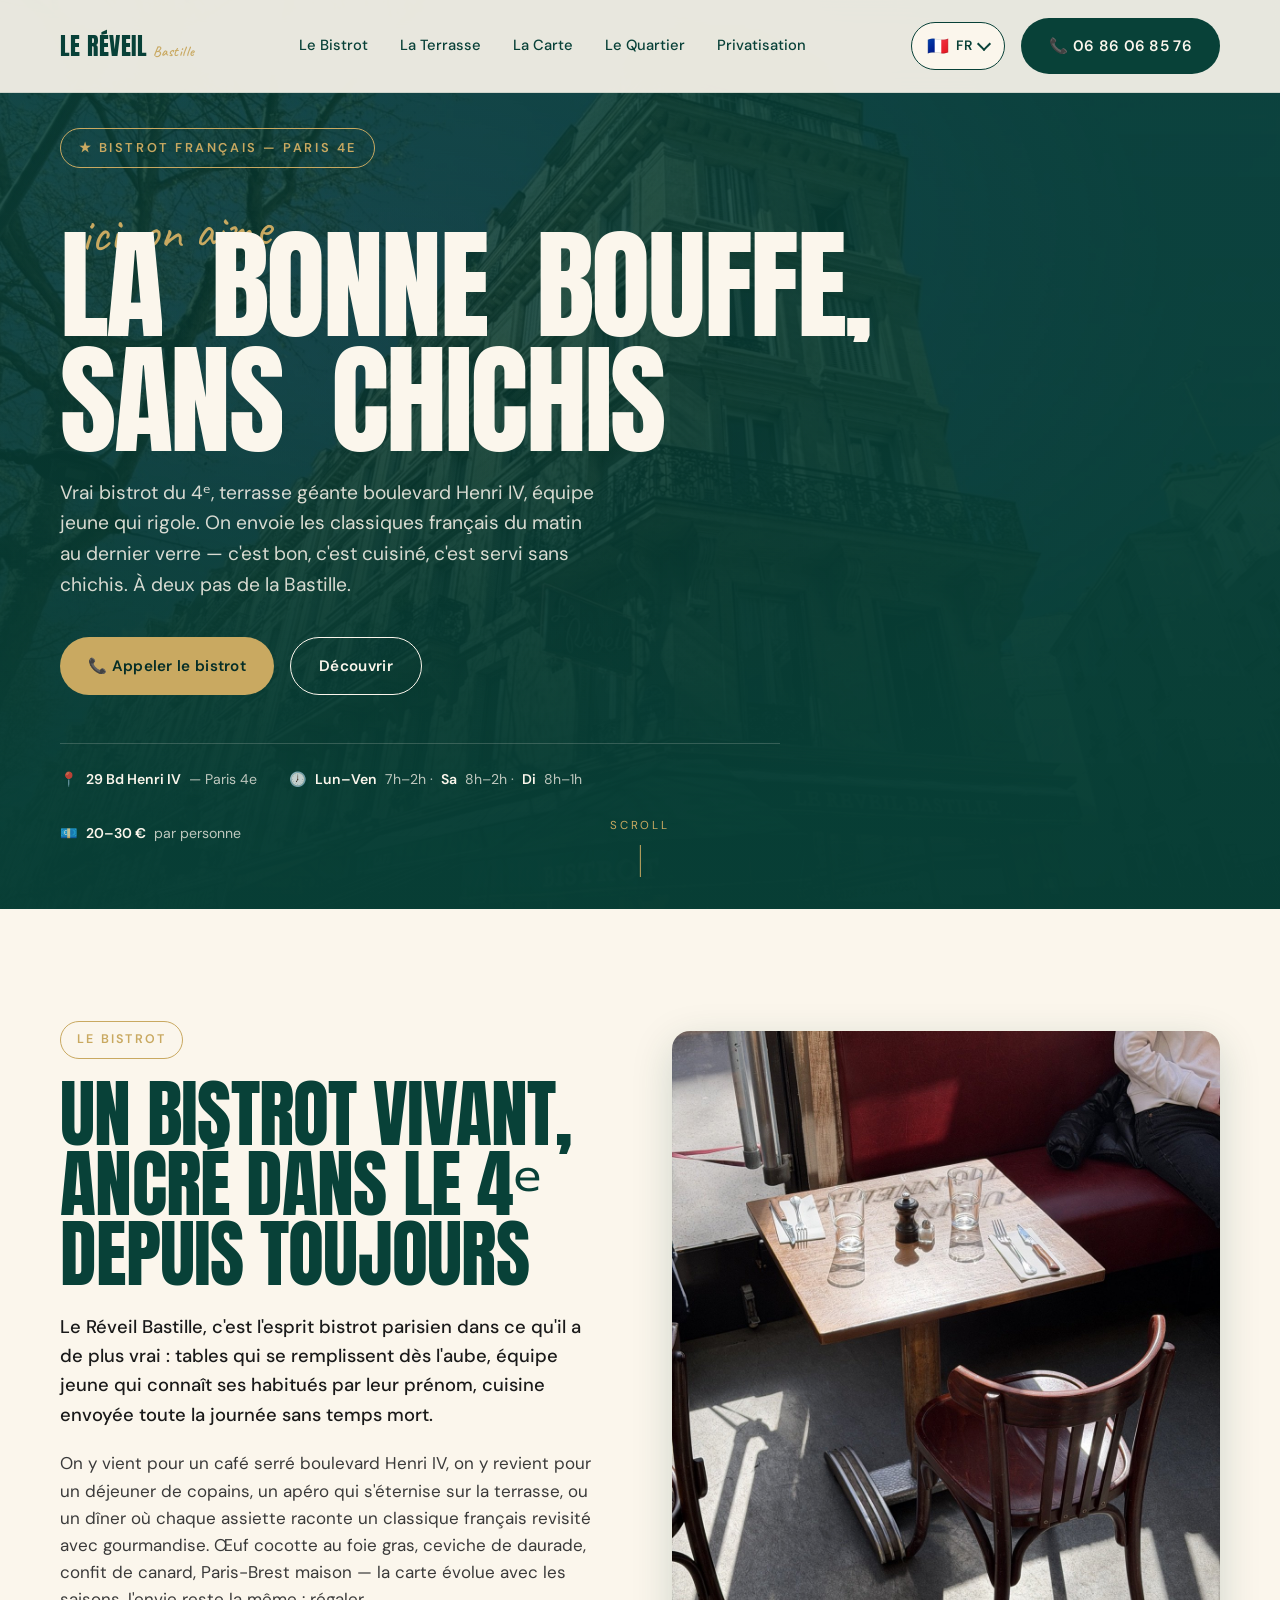
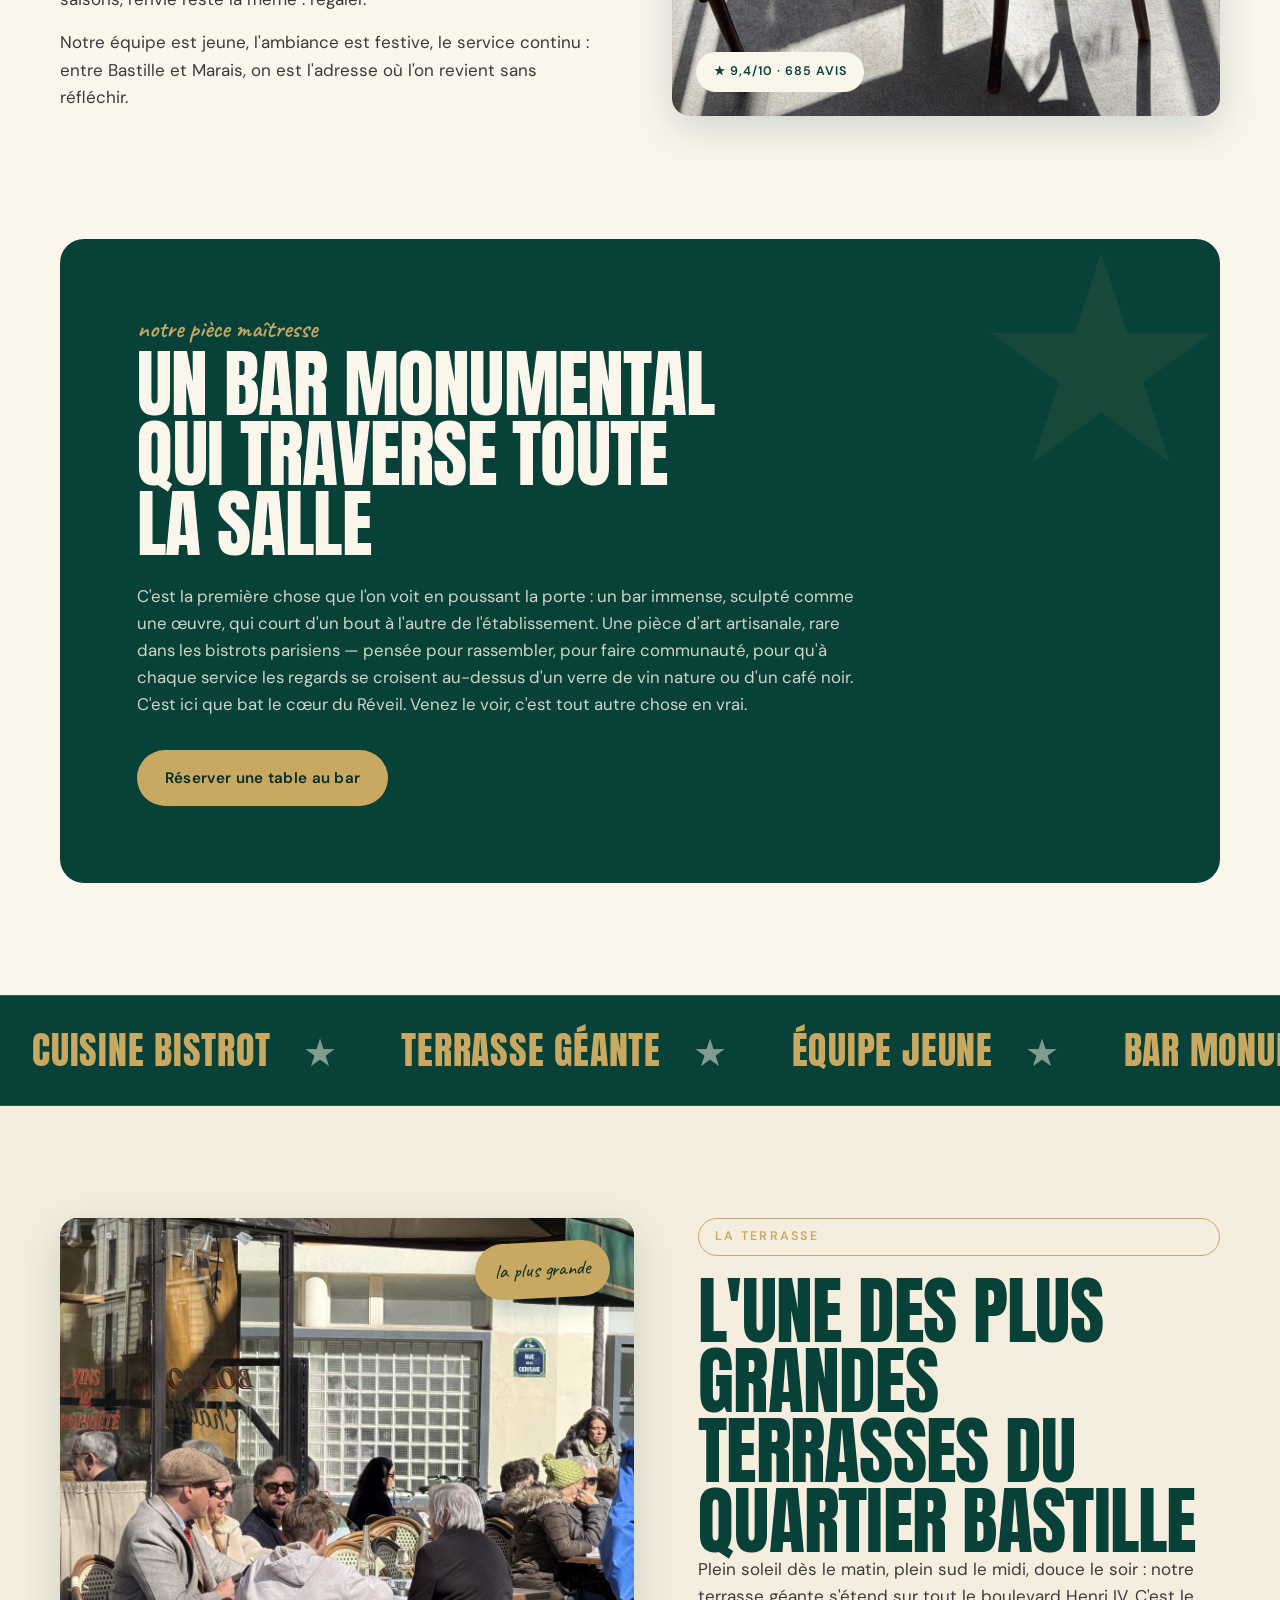
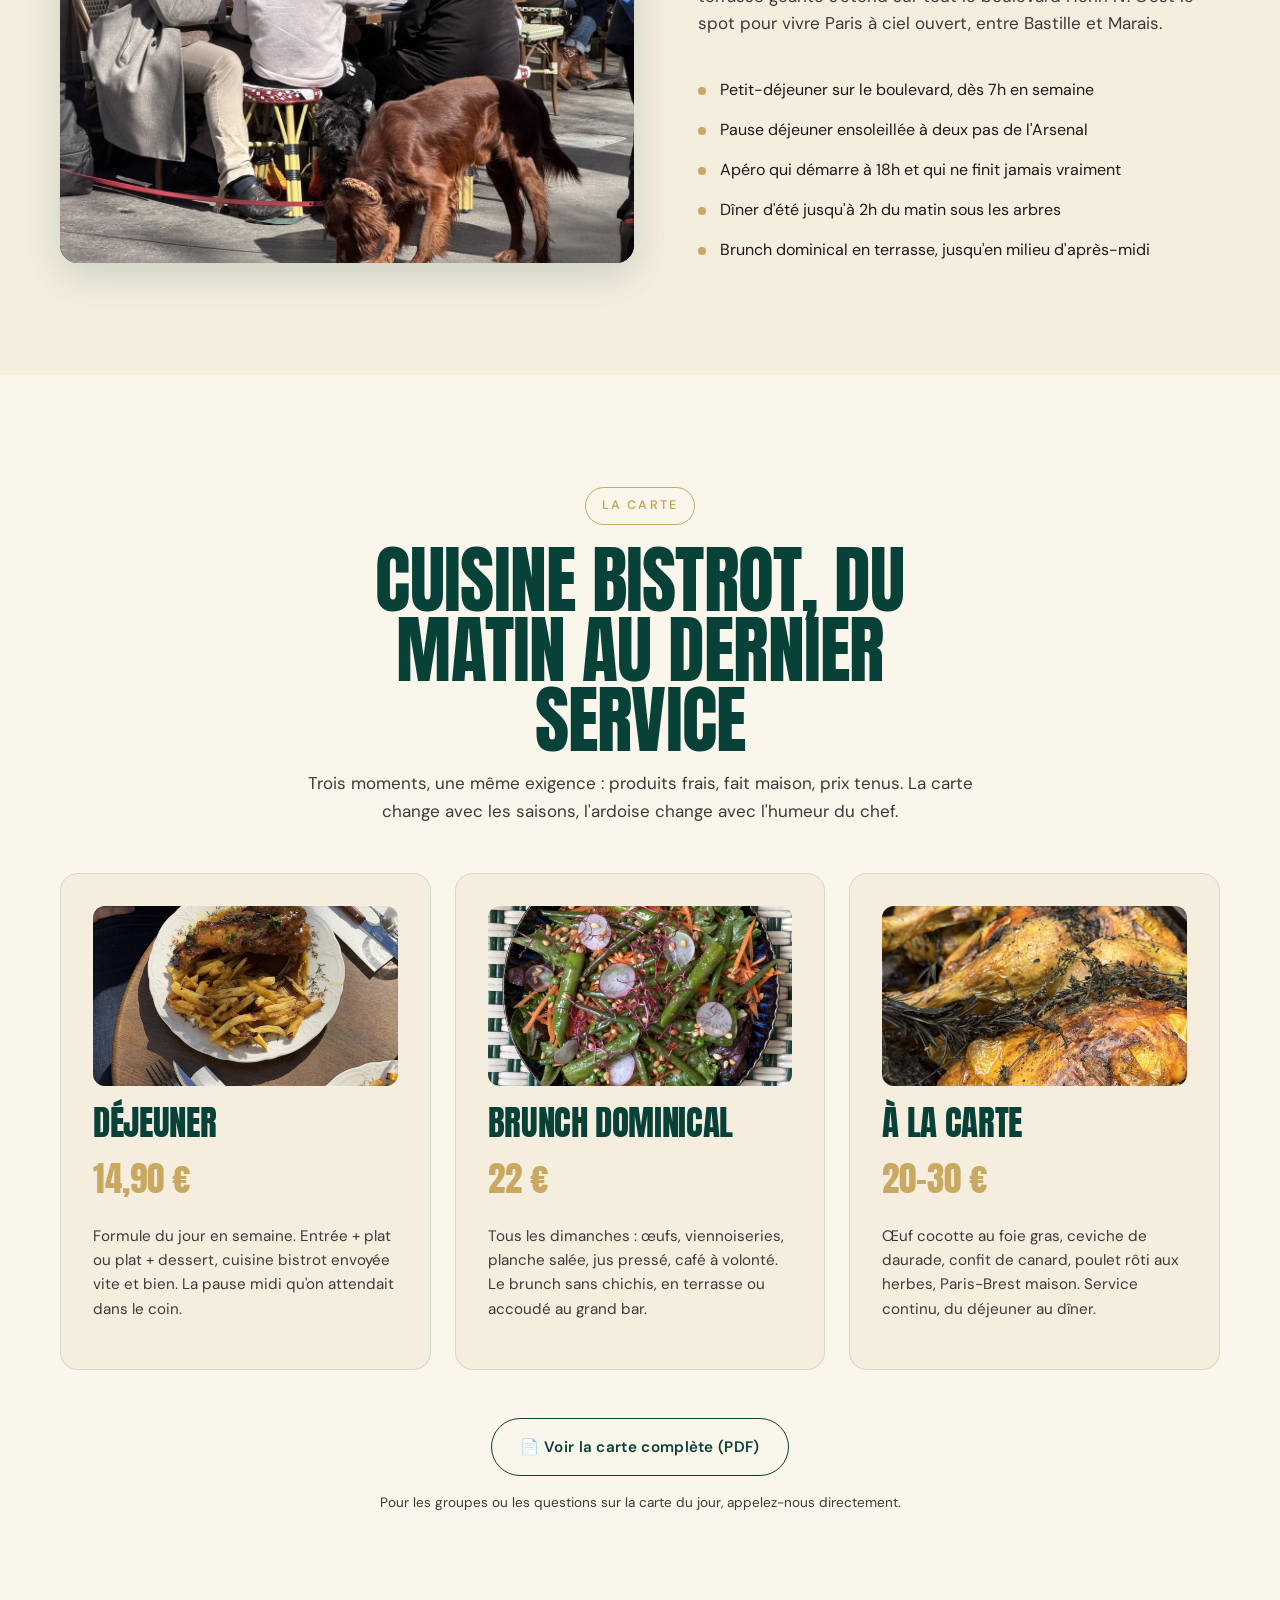
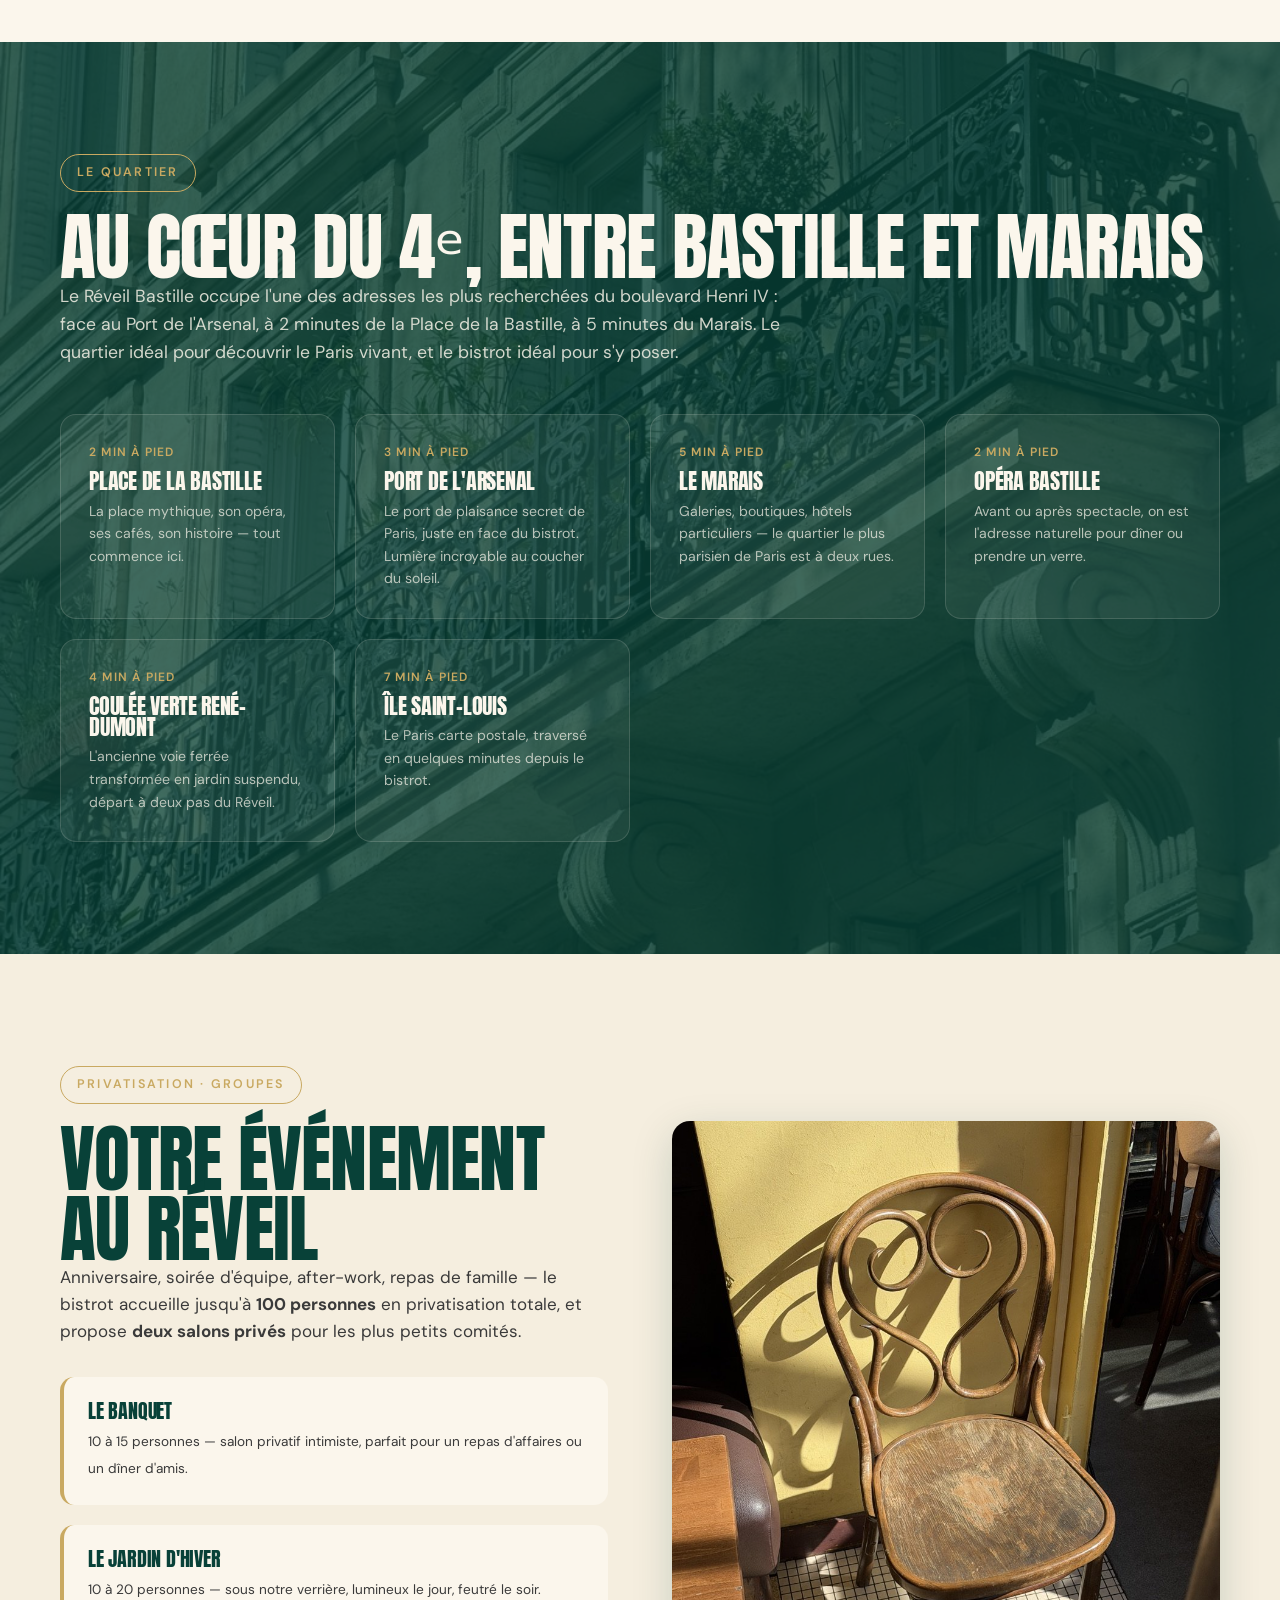
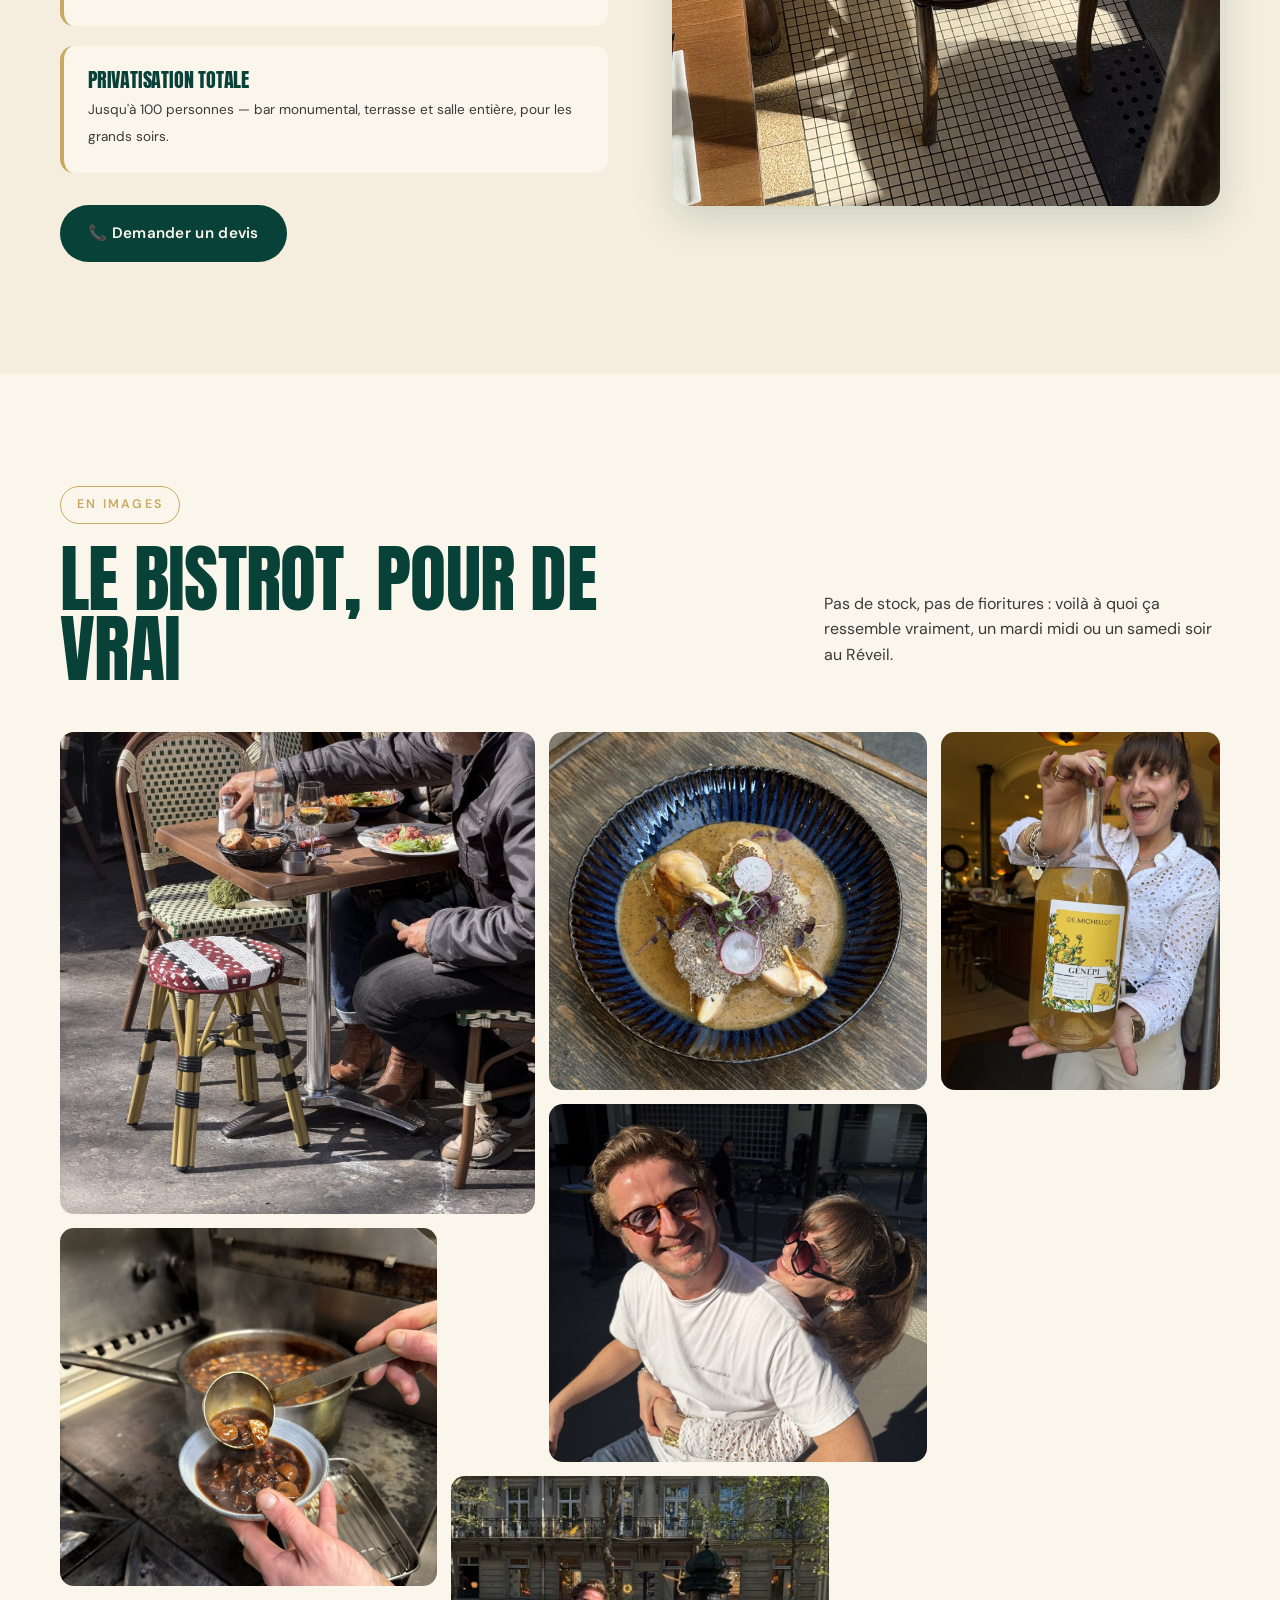
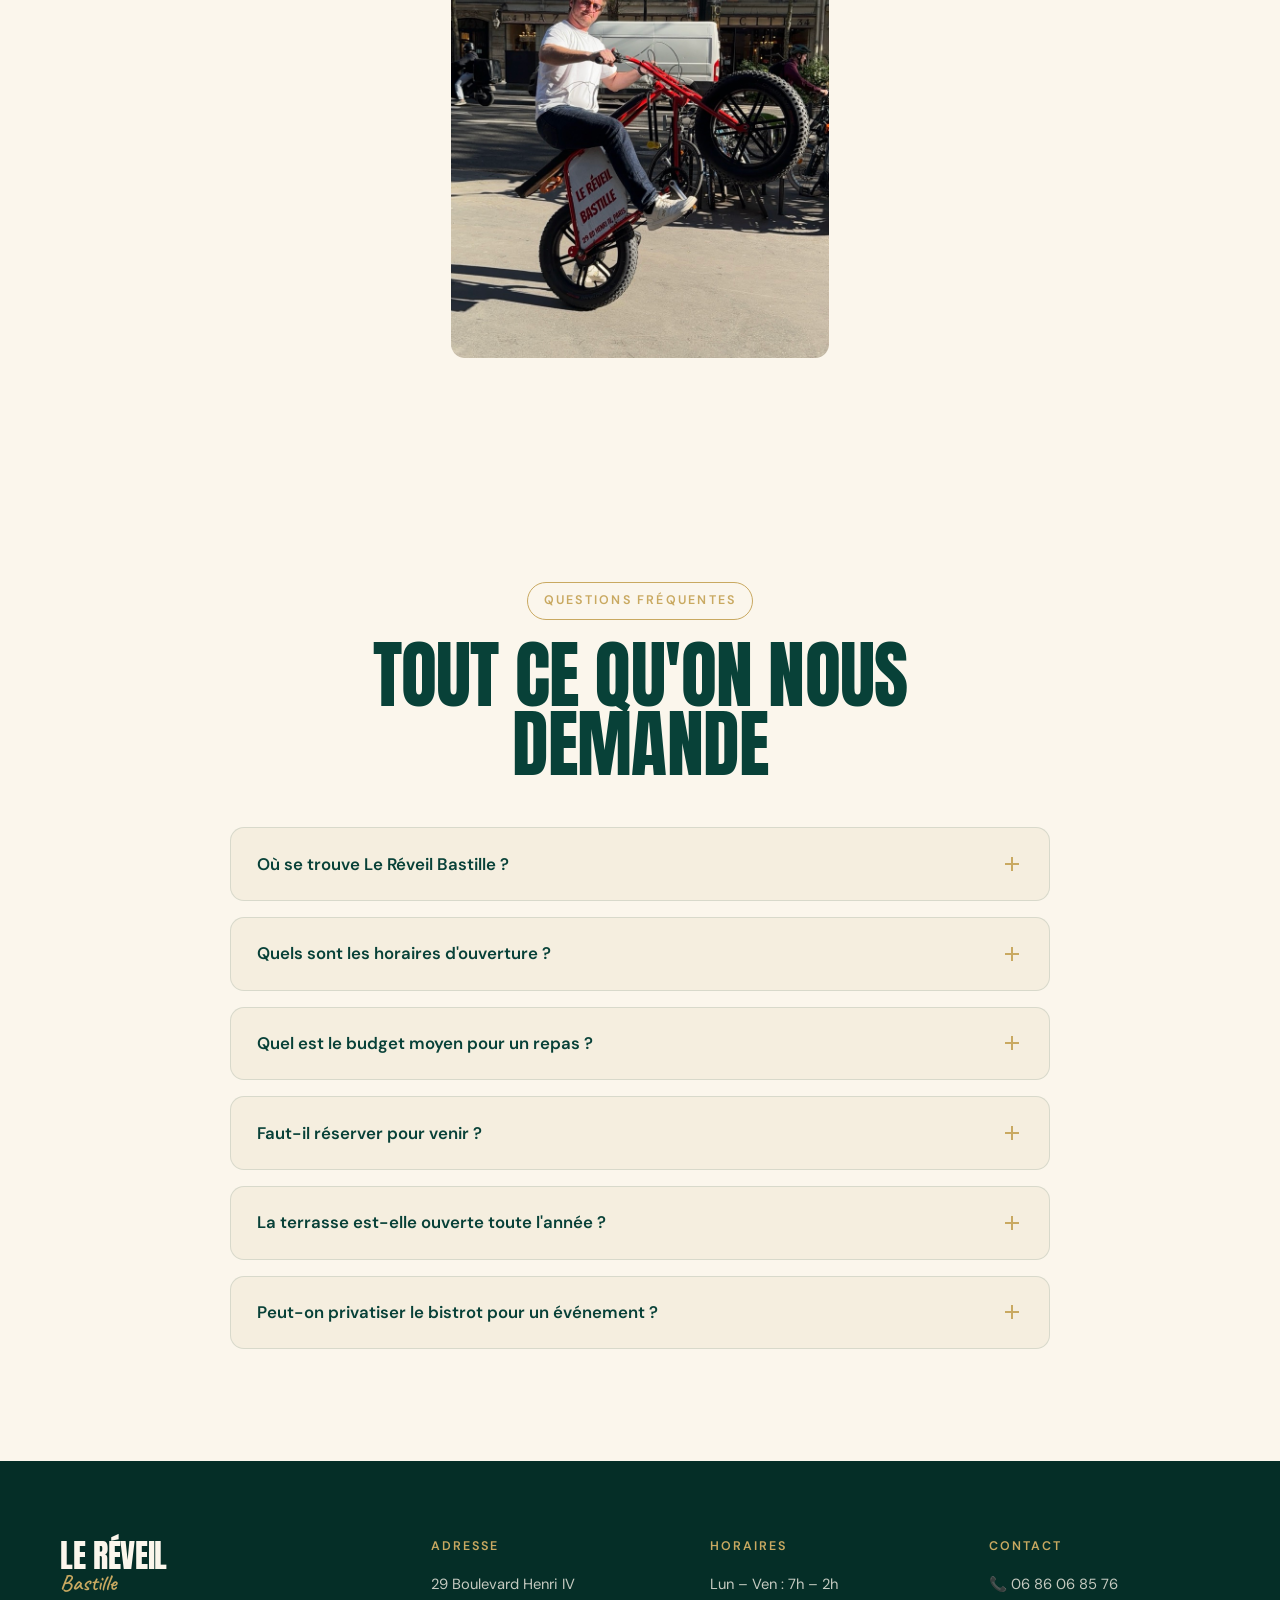
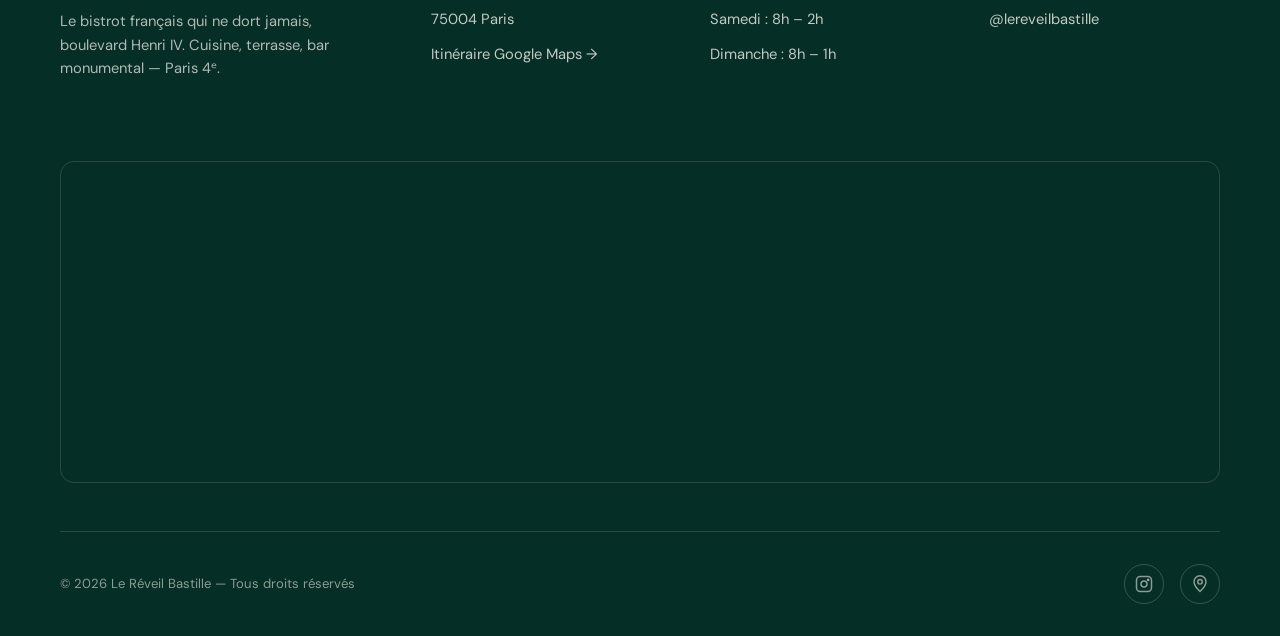
==== index.html @ 1add717a "init: Le Réveil Bastille — site multilingue (FR/EN/ES/PT/ZH) Bistrot français au 29 Bd Henri IV, Par" ====
<!doctype html>
<html lang="fr">
<head>
  <meta charset="UTF-8" />
  <meta name="viewport" content="width=device-width, initial-scale=1.0" />
  <meta name="theme-color" content="#084138" />

  <!-- SEO méta principale -->
  <title>Le Réveil Bastille — Bistrot français Boulevard Henri IV, Paris 4</title>
  <meta name="description" content="Bistrot français d'exception à deux pas de la Place de la Bastille. Cuisine bistrot, immense terrasse boulevard Henri IV, bar monumental signature. Ouvert tous les jours, 4e arrondissement de Paris." />
  <meta name="keywords" content="bistrot Paris 4, restaurant Bastille, boulevard Henri IV, terrasse Bastille, brunch Bastille, restaurant Marais, bistrot français Paris" />
  <meta name="author" content="Le Réveil Bastille" />
  <meta name="robots" content="index, follow, max-image-preview:large" />

  <!-- Canonical -->
  <link rel="canonical" href="https://lereveilbastille.fr/" />

  <!-- hreflang (multilingue) -->
  <link rel="alternate" hreflang="fr" href="https://lereveilbastille.fr/" />
  <link rel="alternate" hreflang="en" href="https://lereveilbastille.fr/en/" />
  <link rel="alternate" hreflang="es" href="https://lereveilbastille.fr/es/" />
  <link rel="alternate" hreflang="pt" href="https://lereveilbastille.fr/pt/" />
  <link rel="alternate" hreflang="zh" href="https://lereveilbastille.fr/zh/" />
  <link rel="alternate" hreflang="x-default" href="https://lereveilbastille.fr/" />

  <!-- Open Graph -->
  <meta property="og:type" content="restaurant.restaurant" />
  <meta property="og:locale" content="fr_FR" />
  <meta property="og:locale:alternate" content="en_US" />
  <meta property="og:locale:alternate" content="es_ES" />
  <meta property="og:locale:alternate" content="pt_PT" />
  <meta property="og:locale:alternate" content="zh_CN" />
  <meta property="og:title" content="Le Réveil Bastille — Bistrot français Boulevard Henri IV, Paris 4" />
  <meta property="og:description" content="Bistrot français d'exception à deux pas de la Bastille. Immense terrasse, bar monumental signature, équipe jeune et passionnée." />
  <meta property="og:url" content="https://lereveilbastille.fr/" />
  <meta property="og:image" content="https://lereveilbastille.fr/assets/og-cover.jpg" />
  <meta property="og:site_name" content="Le Réveil Bastille" />

  <!-- Twitter Cards -->
  <meta name="twitter:card" content="summary_large_image" />
  <meta name="twitter:title" content="Le Réveil Bastille — Bistrot Paris 4" />
  <meta name="twitter:description" content="Bistrot français à deux pas de la Bastille. Terrasse, bar monumental, équipe jeune." />
  <meta name="twitter:image" content="https://lereveilbastille.fr/assets/og-cover.jpg" />

  <!-- Favicon (placeholder) -->
  <link rel="icon" type="image/svg+xml" href="data:image/svg+xml,%3Csvg xmlns='http://www.w3.org/2000/svg' viewBox='0 0 100 100'%3E%3Crect width='100' height='100' fill='%23084138'/%3E%3Ctext x='50' y='68' font-family='Arial Black' font-size='52' fill='%23c9a961' text-anchor='middle'%3ER%3C/text%3E%3C/svg%3E" />

  <!-- Polices Google -->
  <link rel="preconnect" href="https://fonts.googleapis.com" />
  <link rel="preconnect" href="https://fonts.gstatic.com" crossorigin />
  <link href="https://fonts.googleapis.com/css2?family=Anton&family=DM+Sans:wght@400;500;600;700&family=Caveat:wght@600;700&display=swap" rel="stylesheet" />

  <!-- Feuille de style principale -->
  <link rel="stylesheet" href="style.css" />

  <!-- Schema.org : Restaurant + LocalBusiness -->
  <script type="application/ld+json">
  {
    "@context": "https://schema.org",
    "@type": "Restaurant",
    "@id": "https://lereveilbastille.fr/#restaurant",
    "name": "Le Réveil Bastille",
    "url": "https://lereveilbastille.fr/",
    "image": [
      "https://lereveilbastille.fr/assets/og-cover.jpg"
    ],
    "logo": "https://lereveilbastille.fr/assets/logo.svg",
    "description": "Bistrot français d'exception sur le boulevard Henri IV, à deux pas de la Place de la Bastille. Cuisine bistrot, immense terrasse, bar monumental signature. Équipe jeune et passionnée.",
    "telephone": "+33686068576",
    "priceRange": "€€",
    "servesCuisine": ["French", "Bistrot", "Brunch"],
    "address": {
      "@type": "PostalAddress",
      "streetAddress": "29 Boulevard Henri IV",
      "addressLocality": "Paris",
      "postalCode": "75004",
      "addressRegion": "Île-de-France",
      "addressCountry": "FR"
    },
    "geo": {
      "@type": "GeoCoordinates",
      "latitude": 48.852116,
      "longitude": 2.3650567
    },
    "openingHoursSpecification": [
      { "@type": "OpeningHoursSpecification", "dayOfWeek": ["Monday","Tuesday","Wednesday","Thursday","Friday"], "opens": "07:00", "closes": "02:00" },
      { "@type": "OpeningHoursSpecification", "dayOfWeek": "Saturday", "opens": "08:00", "closes": "02:00" },
      { "@type": "OpeningHoursSpecification", "dayOfWeek": "Sunday", "opens": "08:00", "closes": "01:00" }
    ],
    "hasMap": "https://www.google.com/maps/place/Le+Reveil+Bastille/@48.8521195,2.3624818,17z",
    "acceptsReservations": "False",
    "sameAs": [
      "https://www.instagram.com/lereveilbastille/"
    ],
    "areaServed": {
      "@type": "City",
      "name": "Paris"
    }
  }
  </script>

  <!-- Schema.org : FAQPage (GEO — Generative Engine Optimization) -->
  <script type="application/ld+json">
  {
    "@context": "https://schema.org",
    "@type": "FAQPage",
    "mainEntity": [
      {
        "@type": "Question",
        "name": "Où se trouve Le Réveil Bastille ?",
        "acceptedAnswer": {
          "@type": "Answer",
          "text": "Le Réveil Bastille est situé au 29 boulevard Henri IV, dans le 4e arrondissement de Paris, à deux minutes à pied de la Place de la Bastille et à proximité immédiate du Marais et du Port de l'Arsenal."
        }
      },
      {
        "@type": "Question",
        "name": "Quels sont les horaires d'ouverture du Réveil Bastille ?",
        "acceptedAnswer": {
          "@type": "Answer",
          "text": "Le bistrot est ouvert du lundi au vendredi de 7h à 2h, le samedi de 8h à 2h et le dimanche de 8h à 1h. Service continu toute la journée."
        }
      },
      {
        "@type": "Question",
        "name": "Quel est le budget moyen pour un repas au Réveil Bastille ?",
        "acceptedAnswer": {
          "@type": "Answer",
          "text": "Le budget moyen se situe entre 20 et 30 € par personne pour un repas complet. Une formule déjeuner et un brunch dominical sont également proposés à des tarifs accessibles."
        }
      },
      {
        "@type": "Question",
        "name": "Le Réveil Bastille a-t-il une terrasse ?",
        "acceptedAnswer": {
          "@type": "Answer",
          "text": "Oui, le bistrot dispose d'une immense terrasse ensoleillée donnant sur le boulevard Henri IV. Elle est ouverte pour le petit-déjeuner, le déjeuner, l'apéro et le dîner."
        }
      },
      {
        "@type": "Question",
        "name": "Faut-il réserver pour venir manger ?",
        "acceptedAnswer": {
          "@type": "Answer",
          "text": "Le Réveil Bastille fonctionne sans réservation en ligne. Pour les groupes ou la privatisation, il suffit d'appeler directement au 06 86 06 85 76."
        }
      },
      {
        "@type": "Question",
        "name": "Peut-on privatiser Le Réveil Bastille pour un événement ?",
        "acceptedAnswer": {
          "@type": "Answer",
          "text": "Oui, le bistrot propose deux espaces privatisables — Le Banquet (10 à 15 personnes) et Le Jardin d'Hiver (10 à 20 personnes) — ainsi qu'une privatisation totale jusqu'à 100 personnes pour les événements professionnels et privés."
        }
      }
    ]
  }
  </script>
</head>

<body>

  <!-- Barre de progression scroll -->
  <div class="scroll-progress" aria-hidden="true"></div>

  <!-- ===================== NAVIGATION ===================== -->
  <header class="nav" role="banner">
    <div class="container nav-inner">
      <a href="#top" class="nav-logo" aria-label="Le Réveil Bastille — accueil">
        Le Réveil <span class="accent">Bastille</span>
      </a>

      <nav class="nav-menu" role="navigation" aria-label="Menu principal">
        <a href="#bistrot">Le Bistrot</a>
        <a href="#terrasse">La Terrasse</a>
        <a href="#carte">La Carte</a>
        <a href="#quartier">Le Quartier</a>
        <a href="#privatisation">Privatisation</a>
      </nav>

      <div class="nav-actions">
        <!-- SÉLECTEUR DE LANGUE — VISIBLE IMMÉDIATEMENT -->
        <div class="lang-switcher" role="group" aria-label="Choisir la langue">
          <button class="lang-current" aria-haspopup="true" aria-expanded="false">
            <span class="lang-flag">🇫🇷</span> FR <span class="chevron"></span>
          </button>
          <div class="lang-dropdown" role="menu">
            <a href="/" class="active" role="menuitem"><span class="lang-flag">🇫🇷</span> Français</a>
            <a href="/en/" role="menuitem"><span class="lang-flag">🇬🇧</span> English</a>
            <a href="/es/" role="menuitem"><span class="lang-flag">🇪🇸</span> Español</a>
            <a href="/pt/" role="menuitem"><span class="lang-flag">🇵🇹</span> Português</a>
            <a href="/zh/" role="menuitem"><span class="lang-flag">🇨🇳</span> 中文</a>
          </div>
        </div>

        <a href="tel:+33686068576" class="btn btn-primary">📞 06 86 06 85 76</a>

        <button class="nav-burger" aria-label="Ouvrir le menu" aria-expanded="false">
          <span></span><span></span><span></span>
        </button>
      </div>
    </div>
  </header>

  <main id="top">

    <!-- ===================== HERO ===================== -->
    <section class="hero" aria-label="Bienvenue au Réveil Bastille">
      <div class="hero-bg" aria-hidden="true">
        <img src="assets/hero-facade.jpg" alt="" loading="eager" fetchpriority="high" />
      </div>
      <div class="container hero-inner">
        <span class="hero-tag">★ Bistrot français — Paris 4e</span>
        <h1>
          <span class="script-accent">ici, on aime</span>
          la bonne bouffe, sans chichis
        </h1>
        <p class="hero-sub">
          Vrai bistrot du 4ᵉ, terrasse géante boulevard Henri IV, équipe jeune qui rigole.
          On envoie les classiques français du matin au dernier verre — c'est bon, c'est cuisiné,
          c'est servi sans chichis. À deux pas de la Bastille.
        </p>
        <div class="hero-cta">
          <a href="tel:+33686068576" class="btn btn-brass">📞 Appeler le bistrot</a>
          <a href="#bistrot" class="btn btn-outline" style="color:#fbf6ec; border-color:#fbf6ec;">Découvrir</a>
        </div>
        <div class="hero-meta">
          <div>📍 <strong>29 Bd Henri IV</strong> — Paris 4e</div>
          <div>🕖 <strong>Lun–Ven</strong> 7h–2h · <strong>Sa</strong> 8h–2h · <strong>Di</strong> 8h–1h</div>
          <div>💶 <strong>20–30 €</strong> par personne</div>
        </div>
      </div>
      <div class="scroll-cue" aria-hidden="true">Scroll</div>
    </section>

    <!-- ===================== LE BISTROT ===================== -->
    <section class="bistrot" id="bistrot">
      <div class="container">
        <div class="split">
          <div class="split-text reveal-left">
            <span class="section-tag">Le Bistrot</span>
            <h2>Un bistrot vivant, ancré dans le 4ᵉ depuis toujours</h2>
            <p class="lead">
              Le Réveil Bastille, c'est l'esprit bistrot parisien dans ce qu'il a de plus vrai :
              tables qui se remplissent dès l'aube, équipe jeune qui connaît ses habitués par leur prénom,
              cuisine envoyée toute la journée sans temps mort.
            </p>
            <p>
              On y vient pour un café serré boulevard Henri IV, on y revient pour un déjeuner de
              copains, un apéro qui s'éternise sur la terrasse, ou un dîner où chaque assiette
              raconte un classique français revisité avec gourmandise. Œuf cocotte au foie gras,
              ceviche de daurade, confit de canard, Paris-Brest maison — la carte évolue avec
              les saisons, l'envie reste la même : régaler.
            </p>
            <p>
              Notre équipe est jeune, l'ambiance est festive, le service continu :
              entre Bastille et Marais, on est l'adresse où l'on revient sans réfléchir.
            </p>
          </div>
          <div class="split-image img-reveal">
            <img src="assets/bistrot-banquette.jpg" alt="Banquette rouge et chaises Thonet à l'intérieur du Réveil Bastille" loading="lazy" />
            <span class="badge">★ 9,4/10 · 685 avis</span>
          </div>
        </div>

        <!-- Bloc bar monumental — pièce signature -->
        <div class="signature-bar fade-in">
          <span class="script">notre pièce maîtresse</span>
          <h2>Un bar monumental qui traverse toute la salle</h2>
          <p>
            C'est la première chose que l'on voit en poussant la porte : un bar immense, sculpté
            comme une œuvre, qui court d'un bout à l'autre de l'établissement. Une pièce d'art
            artisanale, rare dans les bistrots parisiens — pensée pour rassembler, pour faire
            communauté, pour qu'à chaque service les regards se croisent au-dessus d'un verre de
            vin nature ou d'un café noir. C'est ici que bat le cœur du Réveil. Venez le voir,
            c'est tout autre chose en vrai.
          </p>
          <div style="margin-top:2rem;">
            <a href="tel:+33686068576" class="btn btn-brass">Réserver une table au bar</a>
          </div>
        </div>
      </div>
    </section>

    <!-- ===================== MARQUEE ===================== -->
    <div class="marquee" aria-hidden="true">
      <div class="marquee-track">
        <span>cuisine bistrot</span>
        <span>terrasse géante</span>
        <span>équipe jeune</span>
        <span>bar monumental</span>
        <span>service continu</span>
        <span>brunch dominical</span>
        <span>cuisine bistrot</span>
        <span>terrasse géante</span>
        <span>équipe jeune</span>
        <span>bar monumental</span>
        <span>service continu</span>
        <span>brunch dominical</span>
      </div>
    </div>

    <!-- ===================== LA TERRASSE ===================== -->
    <section class="terrasse" id="terrasse">
      <div class="container">
        <div class="terrasse-grid fade-in">
          <div class="terrasse-image img-reveal" role="img" aria-label="Terrasse animée du Réveil Bastille boulevard Henri IV">
            <img src="assets/terrasse-vie.jpg" alt="Terrasse pleine de monde au Réveil Bastille un après-midi ensoleillé" loading="lazy" />
            <span class="badge-script">la plus grande</span>
          </div>
          <div class="terrasse-text">
            <span class="section-tag">La Terrasse</span>
            <h2>L'une des plus grandes terrasses du quartier Bastille</h2>
            <p class="lead">
              Plein soleil dès le matin, plein sud le midi, douce le soir : notre terrasse géante
              s'étend sur tout le boulevard Henri IV. C'est le spot pour vivre Paris à ciel ouvert,
              entre Bastille et Marais.
            </p>
            <ul class="terrasse-list">
              <li>Petit-déjeuner sur le boulevard, dès 7h en semaine</li>
              <li>Pause déjeuner ensoleillée à deux pas de l'Arsenal</li>
              <li>Apéro qui démarre à 18h et qui ne finit jamais vraiment</li>
              <li>Dîner d'été jusqu'à 2h du matin sous les arbres</li>
              <li>Brunch dominical en terrasse, jusqu'en milieu d'après-midi</li>
            </ul>
          </div>
        </div>
      </div>
    </section>

    <!-- ===================== CARTE & MOMENTS ===================== -->
    <section class="carte" id="carte">
      <div class="container">
        <div style="text-align:center; max-width:680px; margin:0 auto;" class="fade-in">
          <span class="section-tag">La Carte</span>
          <h2>Cuisine bistrot, du matin au dernier service</h2>
          <p style="margin-top:1rem;">
            Trois moments, une même exigence : produits frais, fait maison, prix tenus.
            La carte change avec les saisons, l'ardoise change avec l'humeur du chef.
          </p>
        </div>

        <div class="carte-grid stagger">
          <div class="carte-card">
            <div class="carte-visual"><img src="assets/plat-canard-frites.jpg" alt="Confit de canard et frites maison servis dans une assiette" loading="lazy" /></div>
            <h3>Déjeuner</h3>
            <span class="price">14,90 €</span>
            <p>
              Formule du jour en semaine. Entrée + plat ou plat + dessert,
              cuisine bistrot envoyée vite et bien. La pause midi qu'on attendait dans le coin.
            </p>
          </div>
          <div class="carte-card">
            <div class="carte-visual"><img src="assets/plat-salade.jpg" alt="Salade fraîche du brunch dominical" loading="lazy" /></div>
            <h3>Brunch dominical</h3>
            <span class="price">22 €</span>
            <p>
              Tous les dimanches : œufs, viennoiseries, planche salée, jus pressé, café à volonté.
              Le brunch sans chichis, en terrasse ou accoudé au grand bar.
            </p>
          </div>
          <div class="carte-card">
            <div class="carte-visual"><img src="assets/plat-poulets-rotis.jpg" alt="Poulets rôtis à la broche aux herbes" loading="lazy" /></div>
            <h3>À la carte</h3>
            <span class="price">20–30 €</span>
            <p>
              Œuf cocotte au foie gras, ceviche de daurade, confit de canard, poulet rôti aux herbes,
              Paris-Brest maison. Service continu, du déjeuner au dîner.
            </p>
          </div>
        </div>

        <div class="carte-cta fade-in">
          <!-- Lien PDF de la carte — À COMPLÉTER avec l'URL Netlify une fois la carte uploadée -->
          <a href="#" class="btn btn-outline" data-tofill="carte-pdf" aria-label="Télécharger la carte au format PDF">
            📄 Voir la carte complète (PDF)
          </a>
          <p style="font-size:0.85rem; color:var(--ink-soft); margin-top:1rem;">
            Pour les groupes ou les questions sur la carte du jour, appelez-nous directement.
          </p>
        </div>
      </div>
    </section>

    <!-- ===================== LE QUARTIER ===================== -->
    <section class="quartier" id="quartier" style="--quartier-bg: url('assets/quartier-facade1.jpg');">
      <div class="container">
        <div class="fade-in">
          <span class="section-tag">Le Quartier</span>
          <h2>Au cœur du 4ᵉ, entre Bastille et Marais</h2>
          <p class="quartier-intro">
            Le Réveil Bastille occupe l'une des adresses les plus recherchées du boulevard Henri IV :
            face au Port de l'Arsenal, à 2 minutes de la Place de la Bastille, à 5 minutes du Marais.
            Le quartier idéal pour découvrir le Paris vivant, et le bistrot idéal pour s'y poser.
          </p>
        </div>

        <div class="places stagger">
          <div class="place">
            <span class="distance">2 min à pied</span>
            <h4>Place de la Bastille</h4>
            <p>La place mythique, son opéra, ses cafés, son histoire — tout commence ici.</p>
          </div>
          <div class="place">
            <span class="distance">3 min à pied</span>
            <h4>Port de l'Arsenal</h4>
            <p>Le port de plaisance secret de Paris, juste en face du bistrot. Lumière incroyable au coucher du soleil.</p>
          </div>
          <div class="place">
            <span class="distance">5 min à pied</span>
            <h4>Le Marais</h4>
            <p>Galeries, boutiques, hôtels particuliers — le quartier le plus parisien de Paris est à deux rues.</p>
          </div>
          <div class="place">
            <span class="distance">2 min à pied</span>
            <h4>Opéra Bastille</h4>
            <p>Avant ou après spectacle, on est l'adresse naturelle pour dîner ou prendre un verre.</p>
          </div>
          <div class="place">
            <span class="distance">4 min à pied</span>
            <h4>Coulée verte René-Dumont</h4>
            <p>L'ancienne voie ferrée transformée en jardin suspendu, départ à deux pas du Réveil.</p>
          </div>
          <div class="place">
            <span class="distance">7 min à pied</span>
            <h4>Île Saint-Louis</h4>
            <p>Le Paris carte postale, traversé en quelques minutes depuis le bistrot.</p>
          </div>
        </div>
      </div>
    </section>

    <!-- ===================== PRIVATISATION ===================== -->
    <section class="privatisation" id="privatisation">
      <div class="container">
        <div class="priv-grid fade-in">
          <div>
            <span class="section-tag">Privatisation · Groupes</span>
            <h2>Votre événement au Réveil</h2>
            <p class="lead">
              Anniversaire, soirée d'équipe, after-work, repas de famille — le bistrot accueille
              jusqu'à <strong>100 personnes</strong> en privatisation totale, et propose
              <strong>deux salons privés</strong> pour les plus petits comités.
            </p>

            <div class="priv-rooms">
              <div class="priv-room">
                <h4>Le Banquet</h4>
                <span>10 à 15 personnes — salon privatif intimiste, parfait pour un repas d'affaires ou un dîner d'amis.</span>
              </div>
              <div class="priv-room">
                <h4>Le Jardin d'Hiver</h4>
                <span>10 à 20 personnes — sous notre verrière, lumineux le jour, feutré le soir.</span>
              </div>
              <div class="priv-room">
                <h4>Privatisation totale</h4>
                <span>Jusqu'à 100 personnes — bar monumental, terrasse et salle entière, pour les grands soirs.</span>
              </div>
            </div>

            <div style="margin-top:2rem;">
              <a href="tel:+33686068576" class="btn btn-primary">📞 Demander un devis</a>
            </div>
          </div>

          <div class="priv-image img-reveal">
            <img src="assets/bistrot-thonet.jpg" alt="Salle privatisable du Réveil Bastille avec ses chaises Thonet" loading="lazy" />
          </div>
        </div>
      </div>
    </section>

    <!-- ===================== GALERIE ===================== -->
    <section class="gallery" id="galerie" aria-label="Le Réveil Bastille en images">
      <div class="container">
        <div class="gallery-header fade-in">
          <div>
            <span class="section-tag">En images</span>
            <h2>Le bistrot, pour de vrai</h2>
          </div>
          <p>Pas de stock, pas de fioritures : voilà à quoi ça ressemble vraiment, un mardi midi ou un samedi soir au Réveil.</p>
        </div>
        <div class="gallery-grid stagger">
          <figure><img src="assets/terrasse-apero.jpg" alt="Terrasse à l'apéro" loading="lazy" /><figcaption>l'apéro qui s'éternise</figcaption></figure>
          <figure><img src="assets/plat-assiette-fine.jpg" alt="Plat dressé sur assiette céramique" loading="lazy" /><figcaption>fait maison</figcaption></figure>
          <figure><img src="assets/equipe-patronne.jpg" alt="La patronne avec une bouteille de Genepi" loading="lazy" /><figcaption>la patronne</figcaption></figure>
          <figure><img src="assets/clients-couple.jpg" alt="Couple souriant attablé en terrasse" loading="lazy" /><figcaption>les habitués</figcaption></figure>
          <figure><img src="assets/cuisine-service.jpg" alt="Cuisine en plein service" loading="lazy" /><figcaption>en plein service</figcaption></figure>
          <figure><img src="assets/bmx-rouge.jpg" alt="Vélo BMX rouge devant l'enseigne Le Réveil Bastille" loading="lazy" /><figcaption>l'esprit Bastille</figcaption></figure>
        </div>
      </div>
    </section>

    <!-- ===================== FAQ (GEO) ===================== -->
    <section class="faq" id="faq">
      <div class="container">
        <div style="text-align:center; max-width:640px; margin:0 auto;" class="fade-in">
          <span class="section-tag">Questions fréquentes</span>
          <h2>Tout ce qu'on nous demande</h2>
        </div>

        <div class="faq-list fade-in">
          <div class="faq-item">
            <button class="faq-q" aria-expanded="false">
              Où se trouve Le Réveil Bastille ? <span class="plus" aria-hidden="true"></span>
            </button>
            <div class="faq-a">
              <p>Le Réveil est au 29 boulevard Henri IV, dans le 4ᵉ arrondissement de Paris,
              à 2 minutes à pied de la Place de la Bastille et à proximité directe du Marais
              et du Port de l'Arsenal. Métro le plus proche : Sully – Morland (ligne 7) ou
              Bastille (lignes 1, 5, 8).</p>
            </div>
          </div>

          <div class="faq-item">
            <button class="faq-q" aria-expanded="false">
              Quels sont les horaires d'ouverture ? <span class="plus" aria-hidden="true"></span>
            </button>
            <div class="faq-a">
              <p>Du lundi au vendredi : 7h – 2h. Samedi : 8h – 2h. Dimanche : 8h – 1h.
              Service continu toute la journée — vous pouvez venir manger à n'importe quelle
              heure entre l'ouverture et la fermeture.</p>
            </div>
          </div>

          <div class="faq-item">
            <button class="faq-q" aria-expanded="false">
              Quel est le budget moyen pour un repas ? <span class="plus" aria-hidden="true"></span>
            </button>
            <div class="faq-a">
              <p>Comptez entre 20 et 30 € par personne pour un repas complet à la carte.
              Le déjeuner en semaine est à 14,90 €, le brunch dominical à 22 €.</p>
            </div>
          </div>

          <div class="faq-item">
            <button class="faq-q" aria-expanded="false">
              Faut-il réserver pour venir ? <span class="plus" aria-hidden="true"></span>
            </button>
            <div class="faq-a">
              <p>Pas de réservation en ligne au Réveil — on est un vrai bistrot, on accueille
              au fil de l'arrivée. Pour les groupes, les anniversaires ou la privatisation,
              un seul numéro : 06 86 06 85 76.</p>
            </div>
          </div>

          <div class="faq-item">
            <button class="faq-q" aria-expanded="false">
              La terrasse est-elle ouverte toute l'année ? <span class="plus" aria-hidden="true"></span>
            </button>
            <div class="faq-a">
              <p>Oui — la terrasse boulevard Henri IV est ouverte toute l'année, chauffée
              en hiver, prise d'assaut dès les premiers rayons. C'est l'une des plus grandes
              terrasses du quartier Bastille.</p>
            </div>
          </div>

          <div class="faq-item">
            <button class="faq-q" aria-expanded="false">
              Peut-on privatiser le bistrot pour un événement ? <span class="plus" aria-hidden="true"></span>
            </button>
            <div class="faq-a">
              <p>Oui, plusieurs formules : Le Banquet (10 à 15 personnes), Le Jardin d'Hiver
              (10 à 20 personnes), ou la privatisation totale jusqu'à 100 personnes.
              Appelez-nous au 06 86 06 85 76 pour un devis sur mesure.</p>
            </div>
          </div>
        </div>
      </div>
    </section>

  </main>

  <!-- ===================== FOOTER ===================== -->
  <footer class="footer" role="contentinfo">
    <div class="container">

      <div class="footer-grid">
        <div class="footer-brand">
          <h3>Le Réveil <span class="script">Bastille</span></h3>
          <p>Le bistrot français qui ne dort jamais, boulevard Henri IV. Cuisine, terrasse, bar monumental — Paris 4ᵉ.</p>
        </div>

        <div class="footer-col">
          <h4>Adresse</h4>
          <ul>
            <li>29 Boulevard Henri IV</li>
            <li>75004 Paris</li>
            <li><a href="https://www.google.com/maps/place/Le+Reveil+Bastille/@48.8521195,2.3624818,17z" target="_blank" rel="noopener">Itinéraire Google Maps →</a></li>
          </ul>
        </div>

        <div class="footer-col">
          <h4>Horaires</h4>
          <ul>
            <li>Lun – Ven : 7h – 2h</li>
            <li>Samedi : 8h – 2h</li>
            <li>Dimanche : 8h – 1h</li>
          </ul>
        </div>

        <div class="footer-col">
          <h4>Contact</h4>
          <ul>
            <li><a href="tel:+33686068576">📞 06 86 06 85 76</a></li>
            <li><a href="https://www.instagram.com/lereveilbastille/" target="_blank" rel="noopener">@lereveilbastille</a></li>
          </ul>
        </div>
      </div>

      <!-- Carte Google Maps embed -->
      <div class="footer-map">
        <iframe
          src="https://www.google.com/maps/embed?pb=!1m18!1m12!1m3!1d2624.5793!2d2.3624818!3d48.8521195!2m3!1f0!2f0!3f0!3m2!1i1024!2i768!4f13.1!3m3!1m2!1s0x0%3A0x0!2zNDjCsDUxJzA3LjYiTiAywrAyMScxNC4yIkU!5e0!3m2!1sfr!2sfr!4v1700000000000"
          loading="lazy"
          allowfullscreen=""
          referrerpolicy="no-referrer-when-downgrade"
          title="Le Réveil Bastille sur Google Maps"></iframe>
      </div>

      <div class="footer-bottom">
        <div>© <span data-year>2026</span> Le Réveil Bastille — Tous droits réservés</div>
        <div class="socials">
          <a href="https://www.instagram.com/lereveilbastille/" target="_blank" rel="noopener" aria-label="Instagram">
            <svg viewBox="0 0 24 24" fill="none" stroke="currentColor" stroke-width="2"><rect x="2" y="2" width="20" height="20" rx="5"/><circle cx="12" cy="12" r="4"/><circle cx="17.5" cy="6.5" r="0.8" fill="currentColor"/></svg>
          </a>
          <a href="https://www.google.com/maps/place/Le+Reveil+Bastille/" target="_blank" rel="noopener" aria-label="Google Maps">
            <svg viewBox="0 0 24 24" fill="none" stroke="currentColor" stroke-width="2"><path d="M12 22s8-7.5 8-13a8 8 0 1 0-16 0c0 5.5 8 13 8 13z"/><circle cx="12" cy="9" r="3"/></svg>
          </a>
        </div>
      </div>

    </div>
  </footer>

  <!-- Bouton téléphone flottant mobile -->
  <a href="tel:+33686068576" class="float-call" aria-label="Appeler Le Réveil Bastille">
    <svg viewBox="0 0 24 24" fill="none" stroke="currentColor" stroke-width="2.2"><path d="M22 16.92v3a2 2 0 0 1-2.18 2 19.79 19.79 0 0 1-8.63-3.07 19.5 19.5 0 0 1-6-6 19.79 19.79 0 0 1-3.07-8.67A2 2 0 0 1 4.11 2h3a2 2 0 0 1 2 1.72 12.84 12.84 0 0 0 .7 2.81 2 2 0 0 1-.45 2.11L8.09 9.91a16 16 0 0 0 6 6l1.27-1.27a2 2 0 0 1 2.11-.45 12.84 12.84 0 0 0 2.81.7A2 2 0 0 1 22 16.92z"/></svg>
  </a>

  <script src="main.js" defer></script>
</body>
</html>
---- style.css ----
/* =========================================================
   Le Réveil Bastille — Feuille de style principale
   Bistrot français — 29 Bd Henri IV, 75004 Paris
   Identité : vert profond, jeune, dynamique, ancré tradition
   ========================================================= */

/* ---------- Variables : design system ---------- */
:root {
  /* Palette */
  --green-deep: #084138;       /* Couleur dominante du bistrot */
  --green-darker: #052e27;
  --green-soft: #0f5b4e;
  --cream: #fbf6ec;            /* Blanc cassé chaud */
  --bone: #f5eedf;
  --brass: #c9a961;            /* Doré laiton, accents */
  --brass-light: #e0c98a;
  --ink: #1a1a1a;
  --ink-soft: #3a3a3a;
  --line: rgba(8, 65, 56, 0.12);
  --shadow: 0 12px 40px rgba(8, 65, 56, 0.18);
  --shadow-soft: 0 4px 16px rgba(8, 65, 56, 0.08);

  /* Typographie */
  --font-display: "Anton", "Archivo Black", sans-serif;
  --font-body: "DM Sans", -apple-system, BlinkMacSystemFont, sans-serif;
  --font-script: "Caveat", cursive;

  /* Espacements */
  --container: 1240px;
  --gutter: clamp(1.25rem, 4vw, 2.5rem);
  --section-y: clamp(4rem, 9vw, 7rem);

  /* Animations */
  --ease: cubic-bezier(0.22, 1, 0.36, 1);
}

/* ---------- Reset ---------- */
*, *::before, *::after { box-sizing: border-box; margin: 0; padding: 0; }
html { scroll-behavior: smooth; -webkit-text-size-adjust: 100%; }
body {
  font-family: var(--font-body);
  font-size: 17px;
  line-height: 1.6;
  color: var(--ink);
  background: var(--cream);
  -webkit-font-smoothing: antialiased;
  overflow-x: hidden;
}
img, picture, video { max-width: 100%; display: block; }
a { color: inherit; text-decoration: none; transition: color 0.25s var(--ease); }
button { font: inherit; cursor: pointer; border: 0; background: none; }
ul, ol { list-style: none; }

/* ---------- Typographie ---------- */
h1, h2, h3, h4 {
  font-family: var(--font-display);
  font-weight: 400;
  line-height: 0.95;
  letter-spacing: -0.01em;
  text-transform: uppercase;
  color: var(--green-deep);
}
h1 { font-size: clamp(3rem, 9vw, 7rem); }
h2 { font-size: clamp(2.4rem, 6vw, 4.6rem); }
h3 { font-size: clamp(1.6rem, 3vw, 2.2rem); }
h4 { font-size: 1.25rem; }
p { margin-bottom: 1rem; color: var(--ink-soft); }
.script {
  font-family: var(--font-script);
  font-weight: 600;
  text-transform: none;
  color: var(--brass);
  letter-spacing: 0;
  line-height: 1;
}

/* ---------- Layout ---------- */
.container {
  width: 100%;
  max-width: var(--container);
  margin: 0 auto;
  padding: 0 var(--gutter);
}
section { padding: var(--section-y) 0; position: relative; }
.section-tag {
  display: inline-block;
  font-family: var(--font-body);
  font-size: 0.78rem;
  font-weight: 600;
  letter-spacing: 0.18em;
  text-transform: uppercase;
  color: var(--brass);
  margin-bottom: 1.25rem;
  padding: 0.5rem 1rem;
  border: 1px solid var(--brass);
  border-radius: 999px;
}

/* ---------- Boutons ---------- */
.btn {
  display: inline-flex;
  align-items: center;
  gap: 0.6rem;
  padding: 1rem 1.75rem;
  font-weight: 600;
  font-size: 0.95rem;
  letter-spacing: 0.02em;
  border-radius: 999px;
  transition: transform 0.25s var(--ease), background 0.25s var(--ease), color 0.25s var(--ease);
  white-space: nowrap;
}
.btn-primary {
  background: var(--green-deep);
  color: var(--cream);
}
.btn-primary:hover { background: var(--green-darker); transform: translateY(-2px); }
.btn-outline {
  background: transparent;
  color: var(--green-deep);
  border: 1.5px solid var(--green-deep);
}
.btn-outline:hover { background: var(--green-deep); color: var(--cream); }
.btn-brass {
  background: var(--brass);
  color: var(--green-darker);
}
.btn-brass:hover { background: var(--brass-light); transform: translateY(-2px); }

/* ---------- Navigation ---------- */
.nav {
  position: fixed;
  top: 0; left: 0; right: 0;
  z-index: 100;
  padding: 1.1rem 0;
  background: rgba(251, 246, 236, 0.92);
  backdrop-filter: blur(14px);
  -webkit-backdrop-filter: blur(14px);
  border-bottom: 1px solid var(--line);
  transition: padding 0.3s var(--ease), background 0.3s var(--ease);
}
.nav.scrolled { padding: 0.7rem 0; background: rgba(251, 246, 236, 0.98); }
.nav-inner {
  display: flex;
  align-items: center;
  justify-content: space-between;
  gap: 1.5rem;
}
.nav-logo {
  font-family: var(--font-display);
  font-size: 1.5rem;
  color: var(--green-deep);
  text-transform: uppercase;
  letter-spacing: 0.02em;
  display: flex;
  align-items: baseline;
  gap: 0.35rem;
}
.nav-logo .accent {
  font-family: var(--font-script);
  font-size: 0.9rem;
  color: var(--brass);
  text-transform: none;
  font-weight: 600;
}
.nav-menu {
  display: flex;
  gap: 2rem;
  align-items: center;
}
.nav-menu a {
  font-size: 0.92rem;
  font-weight: 500;
  color: var(--green-deep);
  position: relative;
}
.nav-menu a::after {
  content: "";
  position: absolute;
  left: 0; bottom: -6px;
  width: 0; height: 2px;
  background: var(--brass);
  transition: width 0.3s var(--ease);
}
.nav-menu a:hover::after { width: 100%; }
.nav-actions {
  display: flex;
  align-items: center;
  gap: 1rem;
}

/* ---------- Sélecteur de langue (proéminent) ---------- */
.lang-switcher {
  position: relative;
}
.lang-current {
  display: flex;
  align-items: center;
  gap: 0.4rem;
  padding: 0.55rem 0.95rem;
  border: 1.5px solid var(--green-deep);
  border-radius: 999px;
  font-size: 0.85rem;
  font-weight: 600;
  color: var(--green-deep);
  background: var(--cream);
  text-transform: uppercase;
  letter-spacing: 0.05em;
  transition: background 0.25s var(--ease), color 0.25s var(--ease);
}
.lang-current:hover { background: var(--green-deep); color: var(--cream); }
.lang-current .chevron {
  width: 10px; height: 10px;
  border-right: 2px solid currentColor;
  border-bottom: 2px solid currentColor;
  transform: rotate(45deg);
  margin-top: -3px;
  transition: transform 0.25s var(--ease);
}
.lang-switcher.open .chevron { transform: rotate(-135deg); margin-top: 3px; }
.lang-dropdown {
  position: absolute;
  top: calc(100% + 8px);
  right: 0;
  min-width: 180px;
  background: var(--cream);
  border: 1px solid var(--line);
  border-radius: 14px;
  box-shadow: var(--shadow);
  padding: 0.5rem;
  opacity: 0;
  visibility: hidden;
  transform: translateY(-8px);
  transition: all 0.25s var(--ease);
}
.lang-switcher.open .lang-dropdown { opacity: 1; visibility: visible; transform: translateY(0); }
.lang-dropdown a {
  display: flex;
  align-items: center;
  gap: 0.7rem;
  padding: 0.7rem 0.9rem;
  border-radius: 10px;
  font-size: 0.9rem;
  font-weight: 500;
  color: var(--green-deep);
}
.lang-dropdown a:hover { background: var(--bone); }
.lang-dropdown a.active { background: var(--green-deep); color: var(--cream); }
.lang-flag { font-size: 1.1rem; }

/* Menu burger mobile */
.nav-burger {
  display: none;
  width: 38px; height: 38px;
  border-radius: 10px;
  border: 1.5px solid var(--green-deep);
  position: relative;
}
.nav-burger span {
  position: absolute;
  left: 9px; right: 9px;
  height: 2px;
  background: var(--green-deep);
  transition: all 0.3s var(--ease);
}
.nav-burger span:nth-child(1) { top: 12px; }
.nav-burger span:nth-child(2) { top: 18px; }
.nav-burger span:nth-child(3) { top: 24px; }
.nav.open .nav-burger span:nth-child(1) { transform: rotate(45deg); top: 18px; }
.nav.open .nav-burger span:nth-child(2) { opacity: 0; }
.nav.open .nav-burger span:nth-child(3) { transform: rotate(-45deg); top: 18px; }

/* ---------- Hero ---------- */
.hero {
  position: relative;
  min-height: 100vh;
  min-height: 100svh;
  display: flex;
  align-items: center;
  padding: 8rem 0 4rem;
  overflow: hidden;
  background: var(--green-deep);
  color: var(--cream);
}
.hero-bg {
  position: absolute;
  inset: 0;
  z-index: 0;
  overflow: hidden;
}
.hero-bg img {
  width: 100%;
  height: 110%;
  object-fit: cover;
  object-position: center 35%;
  transform: translateY(0) scale(1.05);
  will-change: transform;
  filter: brightness(0.65) saturate(1.05);
}
.hero::after {
  content: "";
  position: absolute;
  inset: 0;
  background:
    radial-gradient(ellipse at 30% 40%, rgba(8,65,56,0.45) 0%, rgba(8,65,56,0.85) 65%),
    linear-gradient(180deg, rgba(8,65,56,0.35) 0%, rgba(5,46,39,0.92) 100%);
  z-index: 1;
}
.hero-inner {
  position: relative;
  z-index: 2;
  width: 100%;
}
.hero-tag {
  display: inline-block;
  font-size: 0.8rem;
  font-weight: 600;
  letter-spacing: 0.2em;
  text-transform: uppercase;
  color: var(--brass);
  padding: 0.55rem 1.1rem;
  border: 1px solid var(--brass);
  border-radius: 999px;
  margin-bottom: 1.75rem;
}
.hero h1 {
  color: var(--cream);
  margin-bottom: 1.25rem;
  max-width: 14ch;
}
.hero h1 .script-accent {
  display: block;
  font-family: var(--font-script);
  font-size: 0.42em;
  color: var(--brass);
  text-transform: none;
  letter-spacing: 0;
  margin-bottom: -0.35em;
  margin-left: 0.4em;
  transform: rotate(-2deg);
}
/* Mots du h1 — reveal stagger lettre par lettre */
.hero h1 .word {
  display: inline-block;
  overflow: hidden;
  vertical-align: top;
  margin-right: 0.18em;
}
.hero h1 .word span {
  display: inline-block;
  transform: translateY(110%);
  animation: heroWordIn 0.95s var(--ease) forwards;
}
@keyframes heroWordIn {
  to { transform: translateY(0); }
}
.hero-sub {
  font-size: clamp(1rem, 1.6vw, 1.2rem);
  color: rgba(251, 246, 236, 0.85);
  max-width: 540px;
  margin-bottom: 2.25rem;
}
.hero-cta {
  display: flex;
  flex-wrap: wrap;
  gap: 1rem;
  margin-bottom: 3rem;
}
.hero-meta {
  display: flex;
  flex-wrap: wrap;
  gap: 2rem;
  font-size: 0.88rem;
  color: rgba(251, 246, 236, 0.75);
  border-top: 1px solid rgba(251, 246, 236, 0.18);
  padding-top: 1.5rem;
  max-width: 720px;
}
.hero-meta div { display: flex; align-items: center; gap: 0.5rem; }
.hero-meta strong { color: var(--cream); font-weight: 600; }

/* Indicateur scroll */
.scroll-cue {
  position: absolute;
  bottom: 2rem;
  left: 50%;
  transform: translateX(-50%);
  z-index: 3;
  font-size: 0.72rem;
  letter-spacing: 0.25em;
  text-transform: uppercase;
  color: var(--brass);
  display: flex;
  flex-direction: column;
  align-items: center;
  gap: 0.6rem;
}
.scroll-cue::after {
  content: "";
  width: 1px;
  height: 32px;
  background: var(--brass);
  animation: scrollCue 2s var(--ease) infinite;
}
@keyframes scrollCue { 0%,100% { transform: scaleY(0.3); transform-origin: top; } 50% { transform: scaleY(1); } }

/* ---------- Section Bistrot ---------- */
.bistrot {
  background: var(--cream);
}
.split {
  display: grid;
  grid-template-columns: 1fr 1fr;
  gap: clamp(2rem, 5vw, 5rem);
  align-items: center;
}
.split-text h2 { margin-bottom: 1.5rem; }
.split-text .lead {
  font-size: 1.15rem;
  color: var(--ink);
  margin-bottom: 1.25rem;
  font-weight: 500;
}
.split-image {
  position: relative;
  border-radius: 18px;
  overflow: hidden;
  aspect-ratio: 4/5;
  box-shadow: var(--shadow);
}
.split-image img {
  width: 100%; height: 100%;
  object-fit: cover;
  transition: transform 0.6s var(--ease);
}
.split-image:hover img { transform: scale(1.05); }
.split-image .badge {
  position: absolute;
  bottom: 1.5rem; left: 1.5rem;
  background: var(--cream);
  color: var(--green-deep);
  padding: 0.65rem 1.1rem;
  border-radius: 999px;
  font-size: 0.78rem;
  font-weight: 600;
  letter-spacing: 0.08em;
  text-transform: uppercase;
}

/* Bloc bar monumental — pièce signature */
.signature-bar {
  margin-top: var(--section-y);
  background: var(--green-deep);
  color: var(--cream);
  border-radius: 24px;
  padding: clamp(2.5rem, 6vw, 5rem);
  position: relative;
  overflow: hidden;
}
.signature-bar::before {
  content: "★";
  position: absolute;
  top: -20px; right: -10px;
  font-size: 18rem;
  color: var(--brass);
  opacity: 0.08;
  line-height: 1;
}
.signature-bar h2 { color: var(--cream); margin-bottom: 1.5rem; max-width: 16ch; }
.signature-bar p { color: rgba(251, 246, 236, 0.82); max-width: 60ch; font-size: 1.05rem; }
.signature-bar .script { display: block; margin-bottom: 0.5rem; font-size: 1.6rem; }

/* ---------- Section Terrasse ---------- */
.terrasse {
  background: var(--bone);
  position: relative;
}
.terrasse-grid {
  display: grid;
  grid-template-columns: 1.1fr 1fr;
  gap: clamp(2rem, 5vw, 4rem);
  align-items: stretch;
}
.terrasse-image {
  border-radius: 18px;
  overflow: hidden;
  box-shadow: var(--shadow);
  min-height: 480px;
  background-size: cover;
  background-position: center;
}
.terrasse-text { display: flex; flex-direction: column; justify-content: center; }
.terrasse-list {
  margin-top: 1.5rem;
  display: grid;
  gap: 0.9rem;
}
.terrasse-list li {
  display: flex;
  align-items: flex-start;
  gap: 0.9rem;
  font-size: 1rem;
  color: var(--ink);
}
.terrasse-list li::before {
  content: "";
  width: 8px; height: 8px;
  background: var(--brass);
  border-radius: 50%;
  margin-top: 0.6rem;
  flex-shrink: 0;
}

/* ---------- Section Carte / Brunch ---------- */
.carte { background: var(--cream); }
.carte-grid {
  display: grid;
  grid-template-columns: repeat(3, 1fr);
  gap: 1.5rem;
  margin-top: 3rem;
}
.carte-card {
  background: var(--bone);
  border-radius: 18px;
  padding: 2rem;
  border: 1px solid var(--line);
  transition: transform 0.4s var(--ease), box-shadow 0.4s var(--ease);
}
.carte-card:hover { transform: translateY(-6px); box-shadow: var(--shadow); }
.carte-card h3 { color: var(--green-deep); margin-bottom: 0.75rem; }
.carte-card .price {
  font-family: var(--font-display);
  font-size: 2.2rem;
  color: var(--brass);
  margin: 0.5rem 0 1rem;
  display: block;
}
.carte-card p { font-size: 0.95rem; }
.carte-cta {
  margin-top: 3rem;
  text-align: center;
}

/* ---------- Section Quartier ---------- */
.quartier {
  background: var(--green-deep);
  color: var(--cream);
}
.quartier h2 { color: var(--cream); }
.quartier .section-tag { color: var(--brass); border-color: var(--brass); }
.quartier-intro {
  max-width: 60ch;
  color: rgba(251, 246, 236, 0.82);
  margin-bottom: 3rem;
  font-size: 1.1rem;
}
.places {
  display: grid;
  grid-template-columns: repeat(auto-fit, minmax(220px, 1fr));
  gap: 1.25rem;
}
.place {
  background: rgba(251, 246, 236, 0.06);
  border: 1px solid rgba(251, 246, 236, 0.14);
  border-radius: 16px;
  padding: 1.75rem;
  transition: background 0.3s var(--ease), border-color 0.3s var(--ease);
}
.place:hover { background: rgba(251, 246, 236, 0.1); border-color: var(--brass); }
.place .distance {
  font-size: 0.75rem;
  font-weight: 600;
  letter-spacing: 0.1em;
  text-transform: uppercase;
  color: var(--brass);
  display: block;
  margin-bottom: 0.5rem;
}
.place h4 { color: var(--cream); font-family: var(--font-display); font-size: 1.4rem; margin-bottom: 0.5rem; }
.place p { font-size: 0.88rem; color: rgba(251, 246, 236, 0.7); margin: 0; }

/* ---------- Section Privatisation ---------- */
.privatisation { background: var(--bone); }
.priv-grid {
  display: grid;
  grid-template-columns: 1fr 1fr;
  gap: clamp(2rem, 5vw, 4rem);
  align-items: center;
}
.priv-rooms {
  display: grid;
  gap: 1.25rem;
  margin-top: 2rem;
}
.priv-room {
  background: var(--cream);
  padding: 1.5rem;
  border-radius: 14px;
  border-left: 4px solid var(--brass);
}
.priv-room h4 { color: var(--green-deep); margin-bottom: 0.4rem; }
.priv-room span { font-size: 0.85rem; color: var(--ink-soft); }
.priv-image {
  border-radius: 18px;
  overflow: hidden;
  box-shadow: var(--shadow);
  aspect-ratio: 4/5;
}
.priv-image img { width: 100%; height: 100%; object-fit: cover; }

/* ---------- FAQ ---------- */
.faq { background: var(--cream); }
.faq-list {
  max-width: 820px;
  margin: 3rem auto 0;
  display: grid;
  gap: 1rem;
}
.faq-item {
  background: var(--bone);
  border-radius: 14px;
  border: 1px solid var(--line);
  overflow: hidden;
}
.faq-q {
  width: 100%;
  text-align: left;
  padding: 1.4rem 1.6rem;
  font-size: 1.05rem;
  font-weight: 600;
  color: var(--green-deep);
  display: flex;
  justify-content: space-between;
  align-items: center;
  gap: 1rem;
}
.faq-q .plus {
  width: 22px; height: 22px;
  position: relative;
  flex-shrink: 0;
}
.faq-q .plus::before, .faq-q .plus::after {
  content: "";
  position: absolute;
  background: var(--brass);
  left: 50%; top: 50%;
  transform: translate(-50%, -50%);
}
.faq-q .plus::before { width: 14px; height: 2px; }
.faq-q .plus::after { width: 2px; height: 14px; transition: transform 0.3s var(--ease); }
.faq-item.open .faq-q .plus::after { transform: translate(-50%, -50%) rotate(90deg); }
.faq-a {
  max-height: 0;
  overflow: hidden;
  transition: max-height 0.4s var(--ease);
  padding: 0 1.6rem;
}
.faq-a p {
  padding-bottom: 1.4rem;
  font-size: 0.98rem;
  margin: 0;
}
.faq-item.open .faq-a { max-height: 500px; }

/* ---------- Footer ---------- */
.footer {
  background: var(--green-darker);
  color: var(--cream);
  padding: 5rem 0 2rem;
}
.footer-grid {
  display: grid;
  grid-template-columns: 1.4fr 1fr 1fr 1fr;
  gap: 3rem;
  margin-bottom: 4rem;
}
.footer-brand h3 {
  font-family: var(--font-display);
  font-size: 2rem;
  color: var(--cream);
  margin-bottom: 1rem;
}
.footer-brand .script { display: block; margin-bottom: 1rem; font-size: 1.4rem; }
.footer-brand p { color: rgba(251, 246, 236, 0.7); font-size: 0.92rem; max-width: 32ch; }
.footer-col h4 {
  font-family: var(--font-body);
  font-size: 0.78rem;
  letter-spacing: 0.16em;
  text-transform: uppercase;
  color: var(--brass);
  margin-bottom: 1.25rem;
  font-weight: 600;
}
.footer-col ul { display: grid; gap: 0.7rem; }
.footer-col li, .footer-col a {
  font-size: 0.92rem;
  color: rgba(251, 246, 236, 0.78);
}
.footer-col a:hover { color: var(--brass); }
.footer-map {
  border-radius: 14px;
  overflow: hidden;
  margin-bottom: 3rem;
  border: 1px solid rgba(251, 246, 236, 0.14);
}
.footer-map iframe { width: 100%; height: 320px; display: block; border: 0; filter: grayscale(0.3) contrast(1.05); }
.footer-bottom {
  border-top: 1px solid rgba(251, 246, 236, 0.14);
  padding-top: 2rem;
  display: flex;
  flex-wrap: wrap;
  justify-content: space-between;
  align-items: center;
  gap: 1rem;
  font-size: 0.82rem;
  color: rgba(251, 246, 236, 0.55);
}
.socials { display: flex; gap: 1rem; }
.socials a {
  width: 40px; height: 40px;
  border: 1px solid rgba(251, 246, 236, 0.2);
  border-radius: 50%;
  display: grid;
  place-items: center;
  transition: all 0.3s var(--ease);
}
.socials a:hover { background: var(--brass); border-color: var(--brass); color: var(--green-darker); }
.socials svg { width: 18px; height: 18px; }

/* ---------- Bouton téléphone flottant mobile ---------- */
.float-call {
  position: fixed;
  bottom: 1.25rem;
  right: 1.25rem;
  z-index: 90;
  width: 60px; height: 60px;
  background: var(--brass);
  color: var(--green-darker);
  border-radius: 50%;
  display: none;
  align-items: center;
  justify-content: center;
  box-shadow: 0 12px 32px rgba(8, 65, 56, 0.35);
  animation: pulse 2.4s ease-in-out infinite;
}
.float-call svg { width: 26px; height: 26px; }
@keyframes pulse {
  0%, 100% { box-shadow: 0 12px 32px rgba(8, 65, 56, 0.35), 0 0 0 0 rgba(201, 169, 97, 0.5); }
  50% { box-shadow: 0 12px 32px rgba(8, 65, 56, 0.35), 0 0 0 18px rgba(201, 169, 97, 0); }
}

/* ---------- Animations scroll ---------- */
.fade-in {
  opacity: 0;
  transform: translateY(36px);
  transition: opacity 0.9s var(--ease), transform 0.9s var(--ease);
}
.fade-in.visible { opacity: 1; transform: translateY(0); }

/* Stagger : enfants révélés un par un */
.stagger > * {
  opacity: 0;
  transform: translateY(32px);
  transition: opacity 0.8s var(--ease), transform 0.8s var(--ease);
}
.stagger.visible > * { opacity: 1; transform: translateY(0); }
.stagger.visible > *:nth-child(1) { transition-delay: 0.05s; }
.stagger.visible > *:nth-child(2) { transition-delay: 0.15s; }
.stagger.visible > *:nth-child(3) { transition-delay: 0.25s; }
.stagger.visible > *:nth-child(4) { transition-delay: 0.35s; }
.stagger.visible > *:nth-child(5) { transition-delay: 0.45s; }
.stagger.visible > *:nth-child(6) { transition-delay: 0.55s; }

/* Reveal latéral */
.reveal-left {
  opacity: 0;
  transform: translateX(-44px);
  transition: opacity 1s var(--ease), transform 1s var(--ease);
}
.reveal-right {
  opacity: 0;
  transform: translateX(44px);
  transition: opacity 1s var(--ease), transform 1s var(--ease);
}
.reveal-left.visible, .reveal-right.visible {
  opacity: 1;
  transform: translateX(0);
}

/* Image reveal — clip path */
.img-reveal {
  position: relative;
  overflow: hidden;
}
.img-reveal img {
  width: 100%;
  height: 100%;
  object-fit: cover;
  transform: scale(1.18);
  transition: transform 1.4s var(--ease);
}
.img-reveal::after {
  content: "";
  position: absolute;
  inset: 0;
  background: var(--green-deep);
  transform-origin: left;
  transform: scaleX(1);
  transition: transform 1.1s var(--ease);
}
.img-reveal.visible::after { transform: scaleX(0); transform-origin: right; }
.img-reveal.visible img { transform: scale(1); }

/* ---------- Scroll progress bar ---------- */
.scroll-progress {
  position: fixed;
  top: 0; left: 0;
  height: 3px;
  width: 0%;
  background: linear-gradient(90deg, var(--brass), var(--brass-light));
  z-index: 200;
  transition: width 0.05s linear;
  pointer-events: none;
}

/* ---------- Marquee — défilement infini ---------- */
.marquee {
  background: var(--green-deep);
  color: var(--brass);
  padding: 1.5rem 0;
  overflow: hidden;
  border-top: 1px solid rgba(201, 169, 97, 0.25);
  border-bottom: 1px solid rgba(201, 169, 97, 0.25);
}
.marquee-track {
  display: flex;
  width: max-content;
  animation: marquee 32s linear infinite;
  will-change: transform;
}
.marquee-track span {
  font-family: var(--font-display);
  font-size: clamp(1.6rem, 3vw, 2.6rem);
  text-transform: uppercase;
  letter-spacing: 0.02em;
  padding: 0 2rem;
  white-space: nowrap;
  color: var(--brass);
}
.marquee-track span::after {
  content: "★";
  display: inline-block;
  margin-left: 2rem;
  color: var(--cream);
  opacity: 0.5;
}
@keyframes marquee {
  to { transform: translateX(-50%); }
}

/* ---------- Galerie photos — bistrot vivant ---------- */
.gallery {
  background: var(--cream);
  padding: var(--section-y) 0;
}
.gallery-header {
  display: flex;
  align-items: flex-end;
  justify-content: space-between;
  flex-wrap: wrap;
  gap: 1.5rem;
  margin-bottom: 3rem;
}
.gallery-header h2 { max-width: 18ch; }
.gallery-header p {
  max-width: 36ch;
  font-size: 1rem;
}
.gallery-grid {
  display: grid;
  grid-template-columns: repeat(12, 1fr);
  grid-auto-rows: 110px;
  gap: 14px;
}
.gallery-grid figure {
  position: relative;
  overflow: hidden;
  border-radius: 14px;
  background: var(--green-deep);
}
.gallery-grid figure img {
  width: 100%;
  height: 100%;
  object-fit: cover;
  transition: transform 1.1s var(--ease), filter 0.5s var(--ease);
}
.gallery-grid figure:hover img { transform: scale(1.07); filter: saturate(1.15); }
.gallery-grid figure::after {
  content: "";
  position: absolute;
  inset: 0;
  background: linear-gradient(180deg, transparent 50%, rgba(8,65,56,0.55) 100%);
  opacity: 0;
  transition: opacity 0.4s var(--ease);
}
.gallery-grid figure:hover::after { opacity: 1; }
.gallery-grid figure figcaption {
  position: absolute;
  bottom: 1rem; left: 1.1rem;
  color: var(--cream);
  font-family: var(--font-script);
  font-size: 1.4rem;
  z-index: 2;
  opacity: 0;
  transform: translateY(8px);
  transition: opacity 0.4s var(--ease), transform 0.4s var(--ease);
}
.gallery-grid figure:hover figcaption { opacity: 1; transform: translateY(0); }

/* Layout asymétrique 6 photos */
.gallery-grid figure:nth-child(1) { grid-column: span 5; grid-row: span 4; }
.gallery-grid figure:nth-child(2) { grid-column: span 4; grid-row: span 3; }
.gallery-grid figure:nth-child(3) { grid-column: span 3; grid-row: span 3; }
.gallery-grid figure:nth-child(4) { grid-column: span 4; grid-row: span 3; }
.gallery-grid figure:nth-child(5) { grid-column: span 4; grid-row: span 3; }
.gallery-grid figure:nth-child(6) { grid-column: span 4; grid-row: span 4; }

/* Image flottante hover dans split */
.split-image::after {
  content: "";
  position: absolute;
  inset: 0;
  border: 1px solid rgba(251, 246, 236, 0.18);
  border-radius: inherit;
  pointer-events: none;
}

/* Terrasse — refonte image vraie */
.terrasse-image {
  position: relative;
  background: var(--green-deep);
}
.terrasse-image img {
  position: absolute;
  inset: 0;
  width: 100%;
  height: 100%;
  object-fit: cover;
  transition: transform 1s var(--ease);
}
.terrasse-image:hover img { transform: scale(1.04); }
.terrasse-image .badge-script {
  position: absolute;
  top: 1.5rem; right: 1.5rem;
  background: var(--brass);
  color: var(--green-darker);
  padding: 0.7rem 1.2rem;
  border-radius: 999px;
  font-family: var(--font-script);
  font-size: 1.3rem;
  z-index: 2;
  transform: rotate(-3deg);
  box-shadow: 0 8px 24px rgba(8, 65, 56, 0.25);
}

/* Mini-cards plats inline dans carte (visuels) */
.carte-card {
  position: relative;
  overflow: hidden;
}
.carte-card::before {
  content: "";
  position: absolute;
  top: 0; left: 0;
  width: 100%; height: 4px;
  background: var(--brass);
  transform: scaleX(0);
  transform-origin: left;
  transition: transform 0.6s var(--ease);
}
.carte-card:hover::before { transform: scaleX(1); }
.carte-visual {
  width: 100%;
  height: 180px;
  border-radius: 12px;
  overflow: hidden;
  margin-bottom: 1.25rem;
  background: var(--green-deep);
}
.carte-visual img {
  width: 100%;
  height: 100%;
  object-fit: cover;
  transition: transform 0.8s var(--ease);
}
.carte-card:hover .carte-visual img { transform: scale(1.06); }

/* Quartier — image fond vraie */
.quartier {
  position: relative;
  overflow: hidden;
}
.quartier::before {
  content: "";
  position: absolute;
  inset: 0;
  background-image: var(--quartier-bg, none);
  background-size: cover;
  background-position: center;
  opacity: 0.18;
  z-index: 0;
}
.quartier > .container { position: relative; z-index: 1; }

/* Privatisation image vraie */
.priv-image { position: relative; }
.priv-image::after {
  content: "✦ Jusqu'à 100 personnes";
  position: absolute;
  bottom: 1.5rem; left: 1.5rem;
  background: var(--cream);
  color: var(--green-deep);
  padding: 0.65rem 1.1rem;
  border-radius: 999px;
  font-size: 0.78rem;
  font-weight: 600;
  letter-spacing: 0.05em;
  text-transform: uppercase;
}

/* Hover cartes quartier — micro */
.place {
  cursor: default;
  transform: translateY(0);
  transition: transform 0.4s var(--ease), background 0.3s var(--ease), border-color 0.3s var(--ease);
}
.place:hover {
  transform: translateY(-4px);
}

/* Bistrot signature — étoile rotative */
.signature-bar::before {
  animation: rotateStar 60s linear infinite;
  transform-origin: center;
}
@keyframes rotateStar {
  to { transform: rotate(360deg); }
}

/* Hero h1 fluide */
.hero h1 {
  font-size: clamp(3.2rem, 9.5vw, 7.8rem);
  letter-spacing: -0.02em;
}

/* Responsive gallery */
@media (max-width: 960px) {
  .gallery-grid {
    grid-template-columns: repeat(6, 1fr);
    grid-auto-rows: 100px;
  }
  .gallery-grid figure:nth-child(1) { grid-column: span 6; grid-row: span 3; }
  .gallery-grid figure:nth-child(2) { grid-column: span 3; grid-row: span 2; }
  .gallery-grid figure:nth-child(3) { grid-column: span 3; grid-row: span 2; }
  .gallery-grid figure:nth-child(4) { grid-column: span 3; grid-row: span 2; }
  .gallery-grid figure:nth-child(5) { grid-column: span 3; grid-row: span 2; }
  .gallery-grid figure:nth-child(6) { grid-column: span 6; grid-row: span 3; }
}

/* ---------- Responsive ---------- */
@media (max-width: 960px) {
  .split, .terrasse-grid, .priv-grid { grid-template-columns: 1fr; }
  .carte-grid { grid-template-columns: 1fr; }
  .footer-grid { grid-template-columns: 1fr 1fr; gap: 2.5rem; }
  .terrasse-image { min-height: 340px; }
}
@media (max-width: 760px) {
  .nav-menu {
    position: fixed;
    top: 0; right: 0;
    width: 86%;
    max-width: 360px;
    height: 100vh;
    background: var(--cream);
    flex-direction: column;
    justify-content: center;
    gap: 2rem;
    padding: 5rem 2rem;
    transform: translateX(100%);
    transition: transform 0.4s var(--ease);
    box-shadow: -20px 0 60px rgba(8, 65, 56, 0.18);
  }
  .nav.open .nav-menu { transform: translateX(0); }
  .nav-menu a { font-size: 1.4rem; font-family: var(--font-display); text-transform: uppercase; }
  .nav-burger { display: block; }
  .nav-actions .btn-primary { display: none; }
  .float-call { display: flex; }
  .footer-grid { grid-template-columns: 1fr; gap: 2.5rem; }
  .hero { padding-top: 7rem; }
  .hero-meta { gap: 1.25rem; flex-direction: column; }
  .signature-bar { padding: 2rem 1.5rem; }
}
@media (max-width: 460px) {
  .nav-logo { font-size: 1.2rem; }
  .nav-logo .accent { font-size: 0.75rem; }
  .lang-current { padding: 0.5rem 0.75rem; font-size: 0.78rem; }
}

/* ---------- Accessibilité focus ---------- */
:focus-visible {
  outline: 2px solid var(--brass);
  outline-offset: 3px;
  border-radius: 4px;
}

/* Reduced motion */
@media (prefers-reduced-motion: reduce) {
  *, *::before, *::after {
    animation-duration: 0.01ms !important;
    transition-duration: 0.01ms !important;
  }
  html { scroll-behavior: auto; }
}
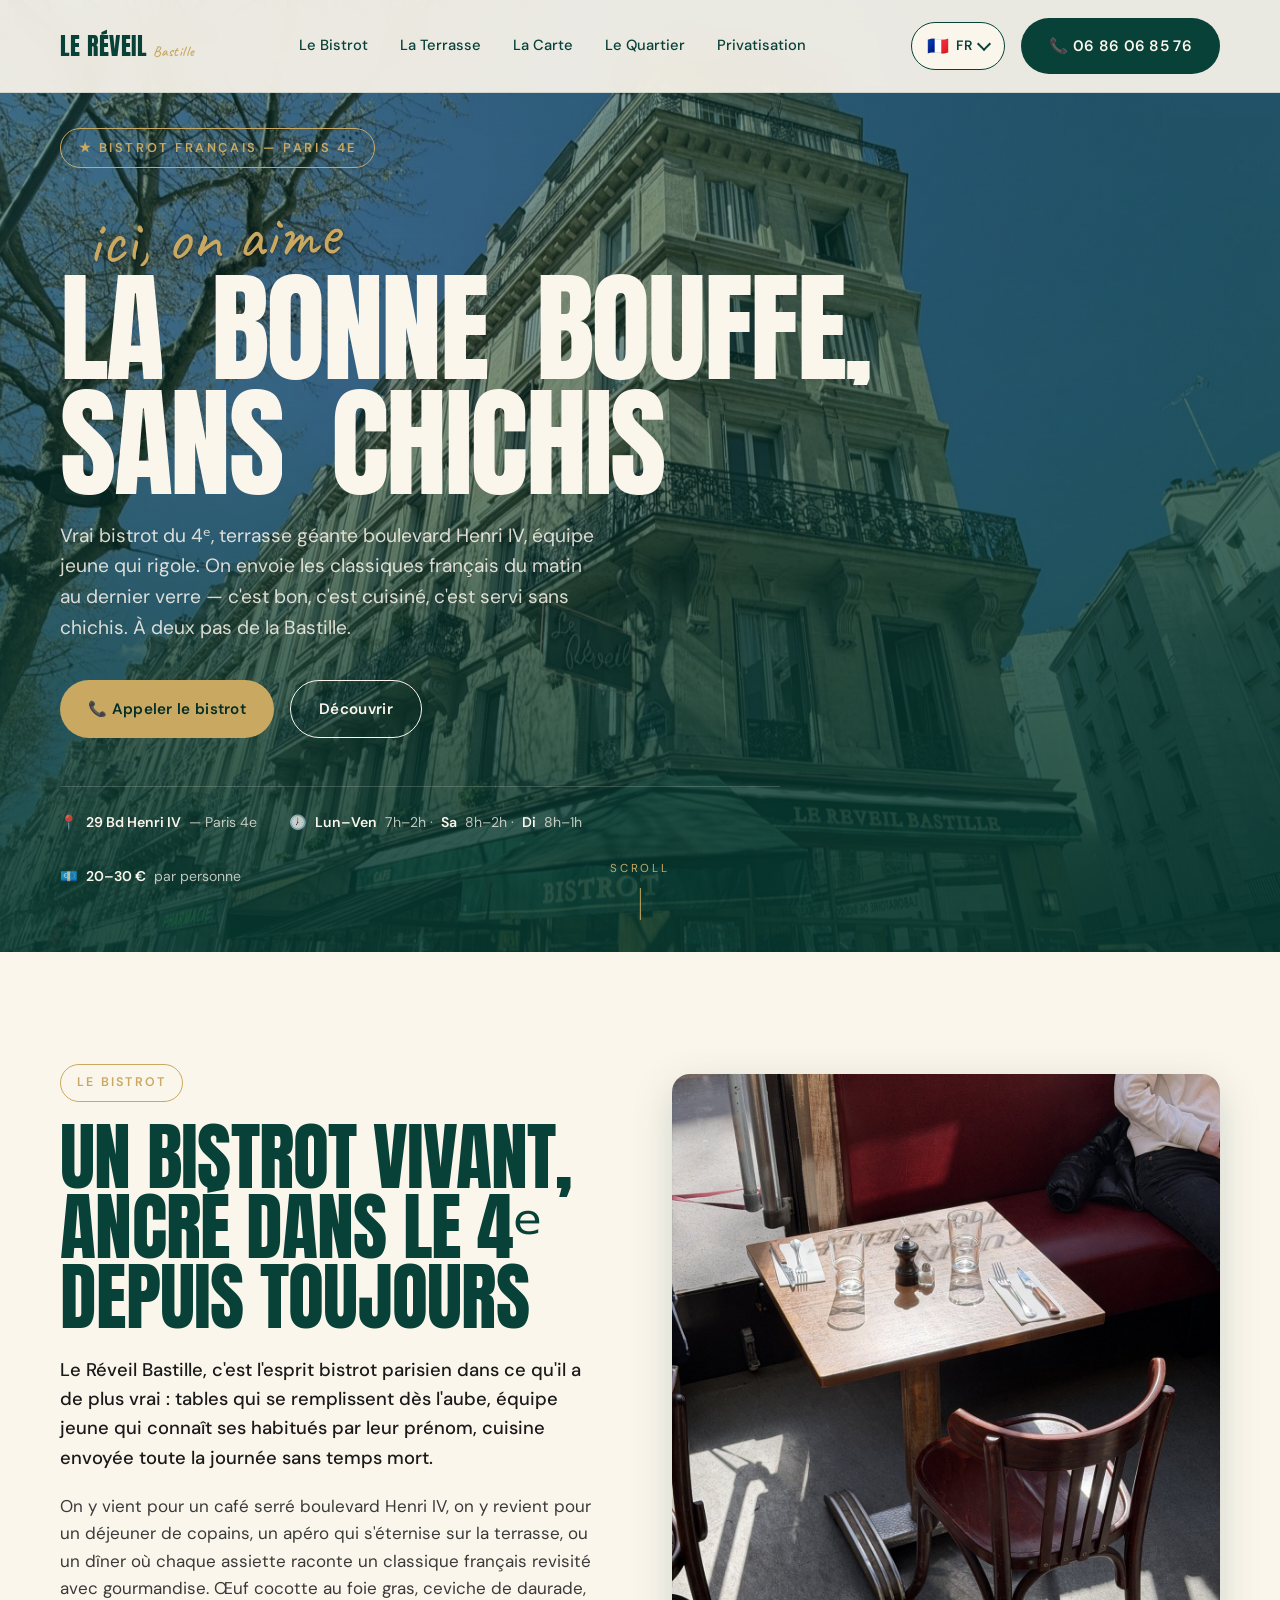
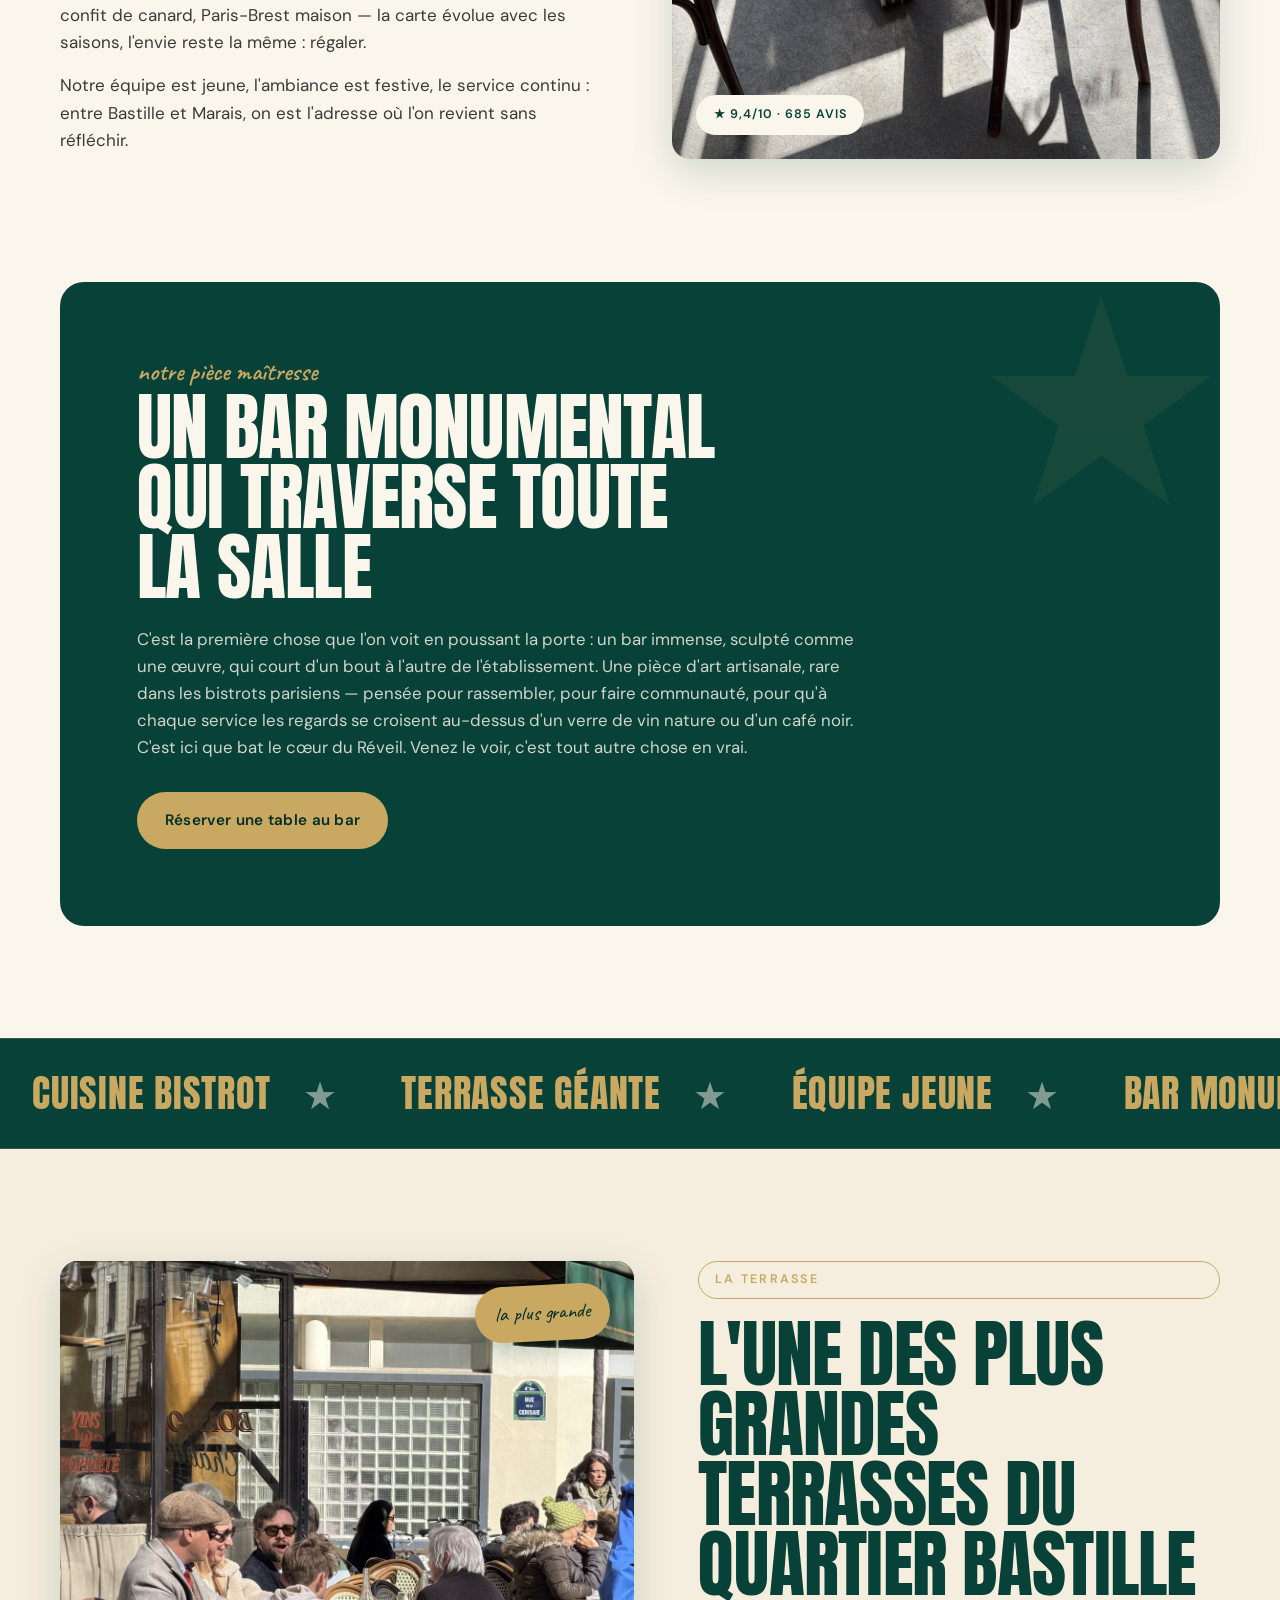
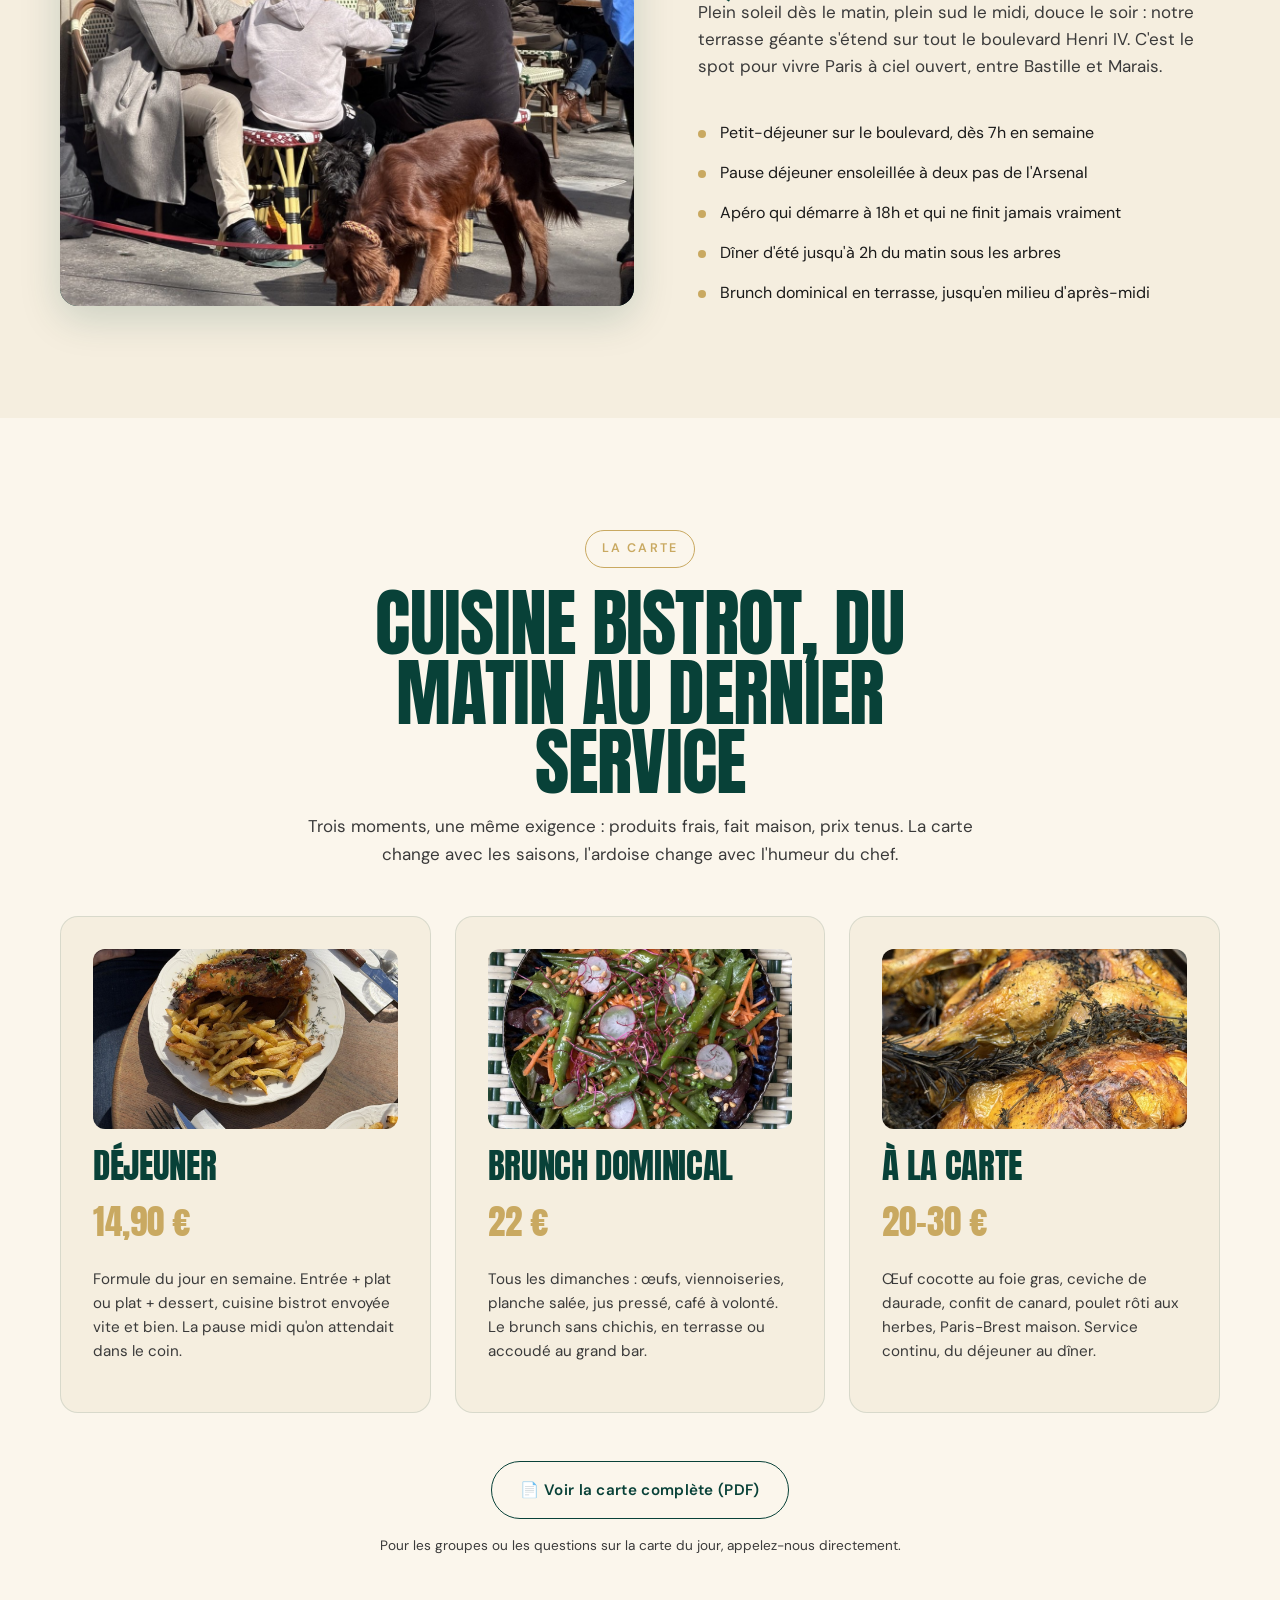
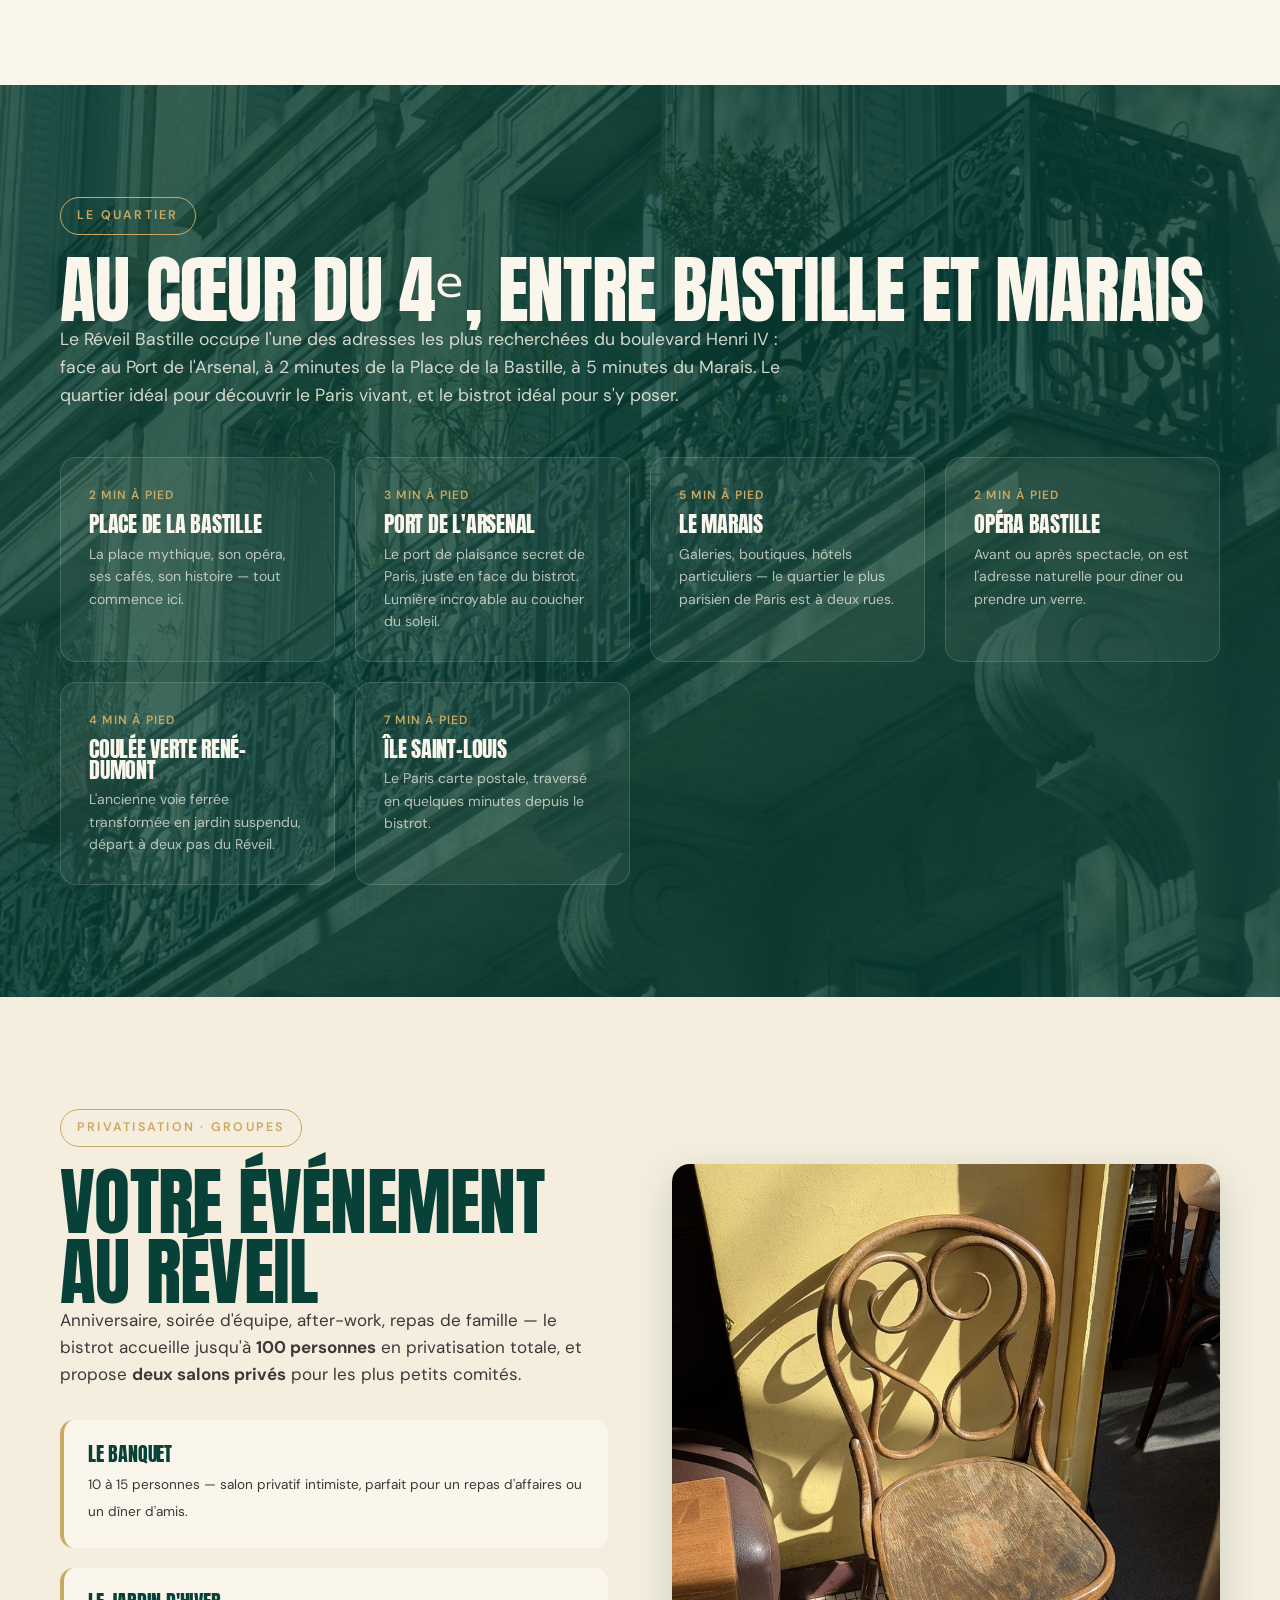
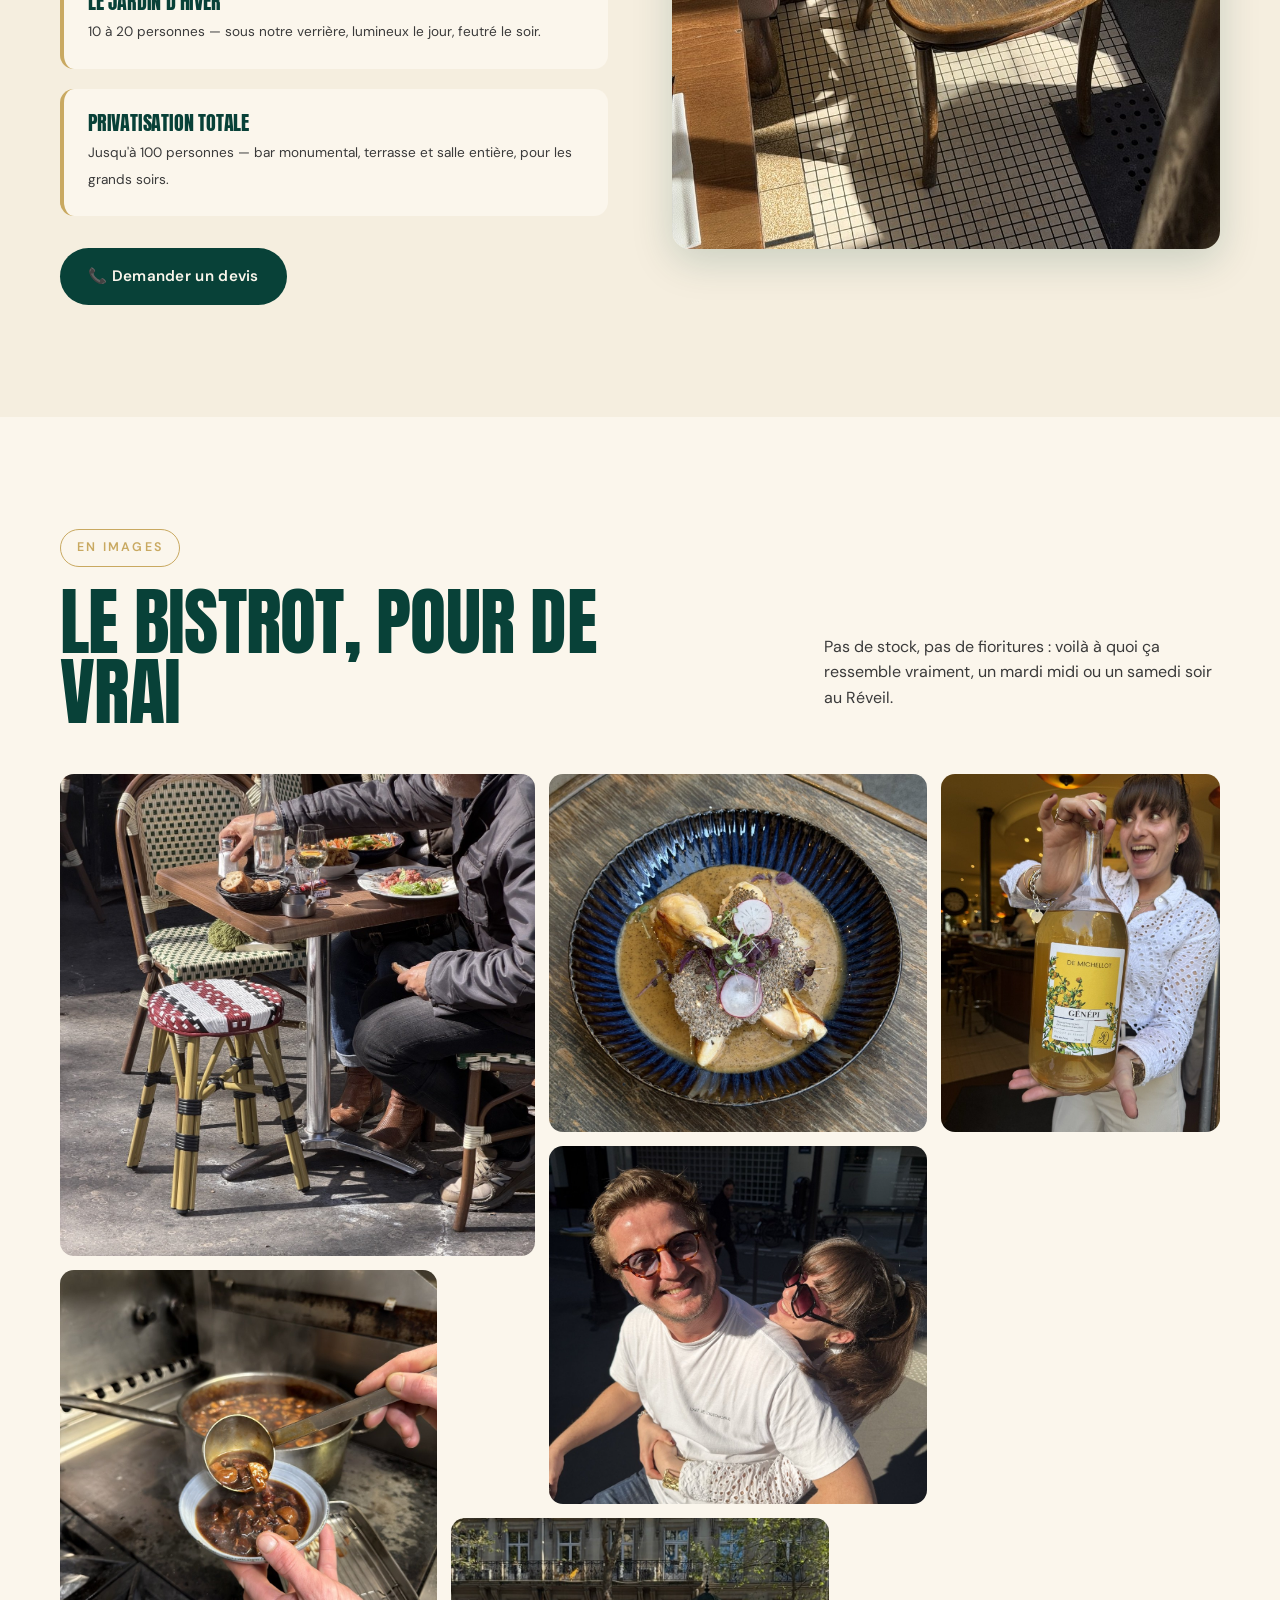
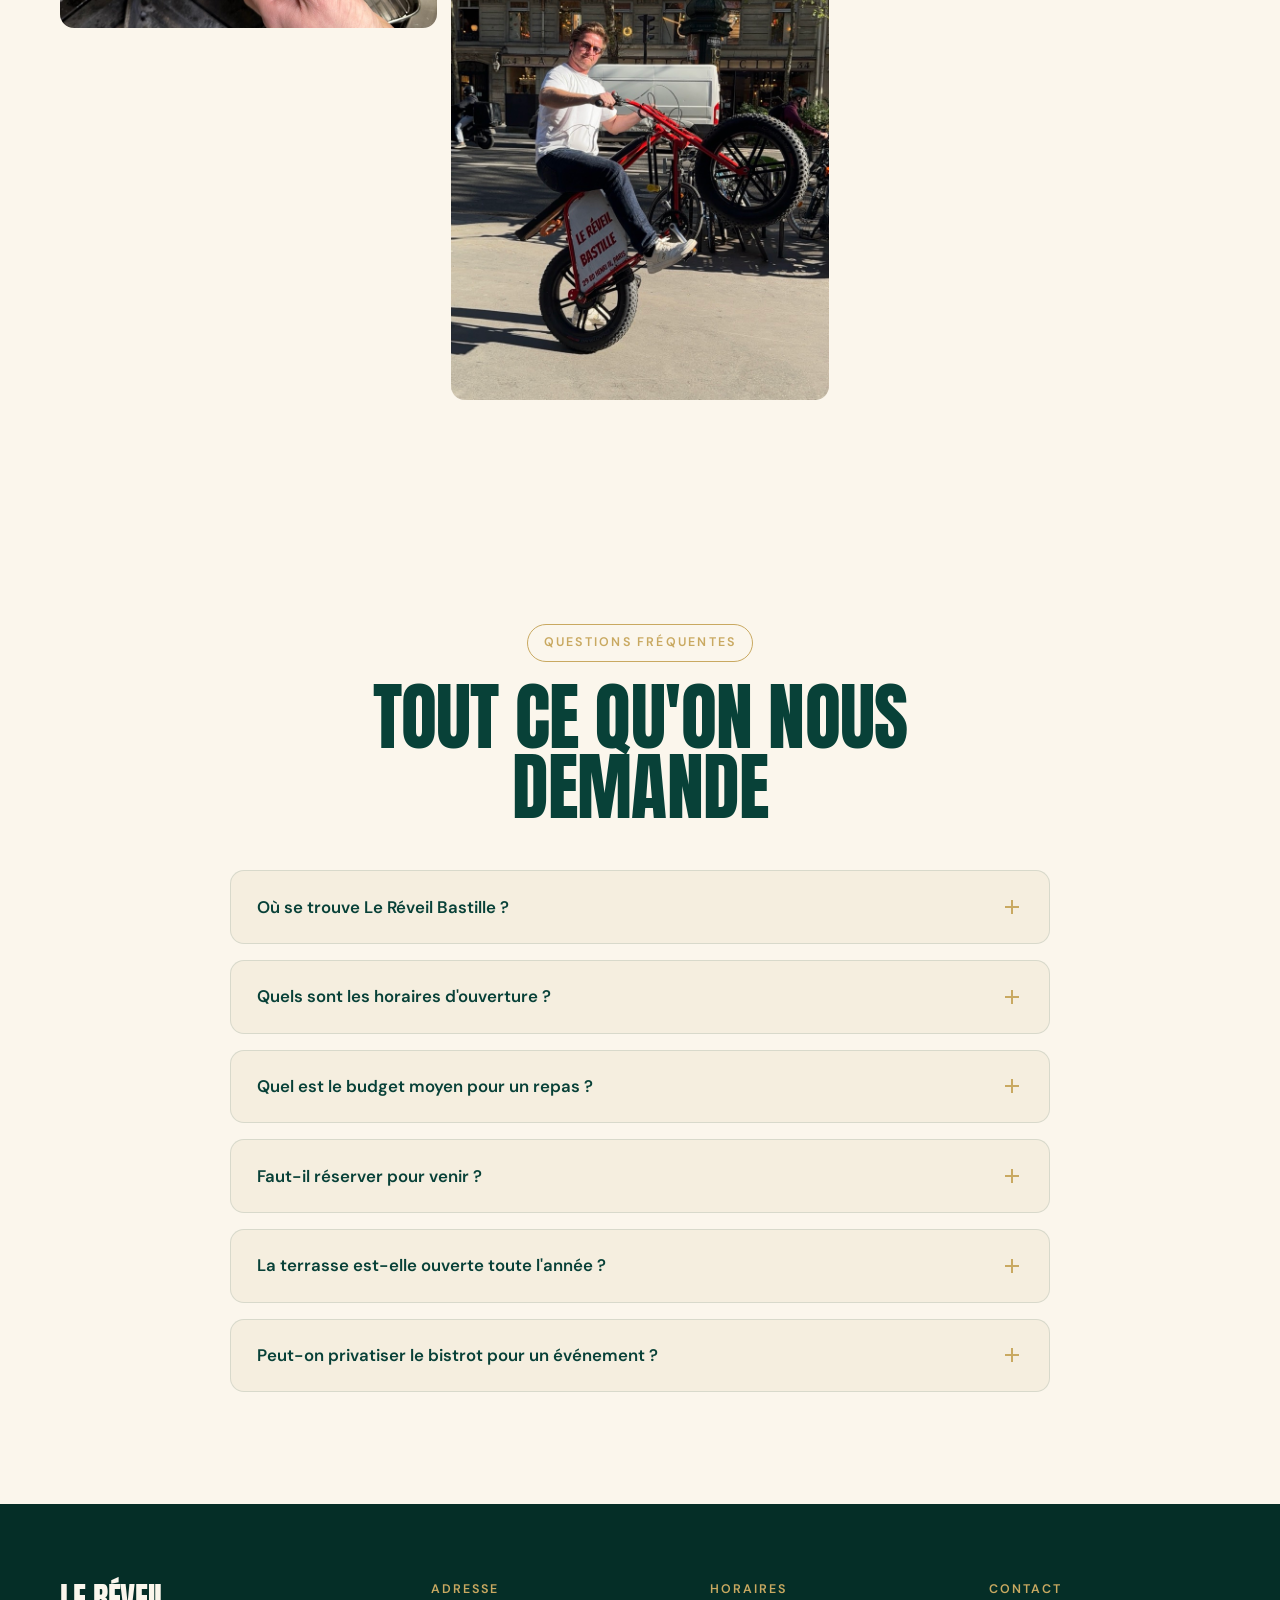
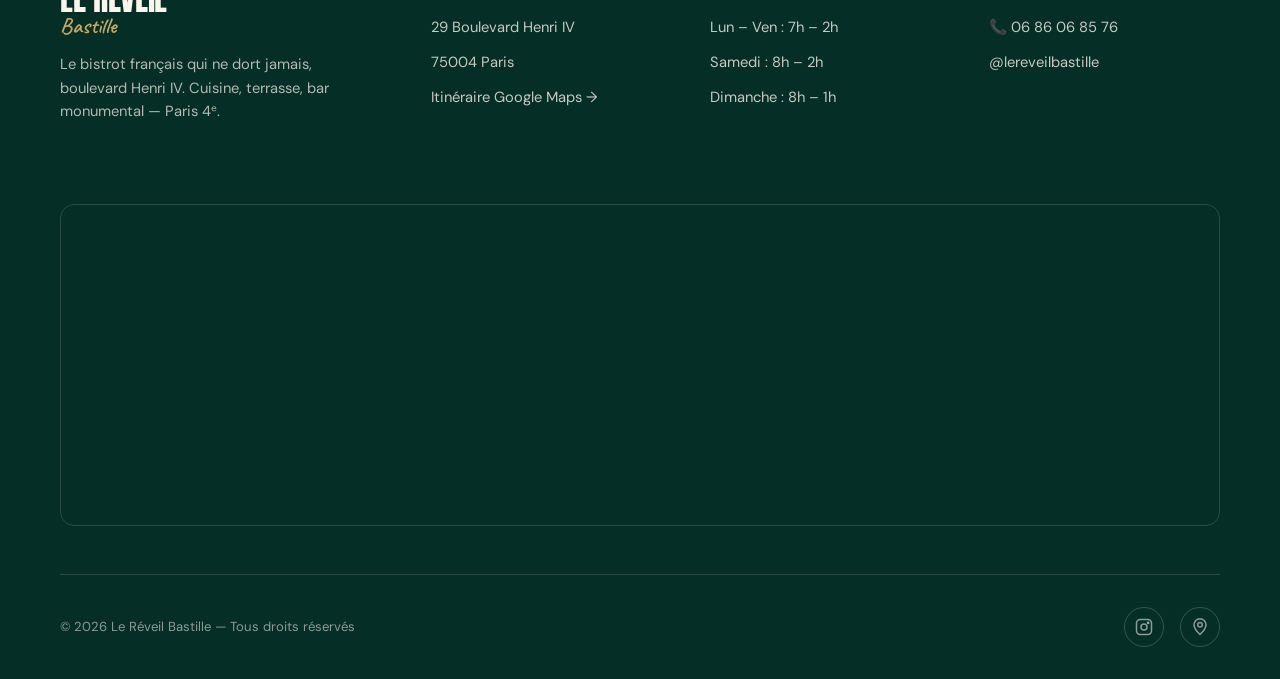
==== commit d9c3cb0a: "fix: héro plus visible, script-accent lisible, maps pointe bon endroit - hero-bg : brightness 0.65 →" ====
--- a/index.html
+++ b/index.html
@@ -611,7 +611,7 @@
       <!-- Carte Google Maps embed -->
       <div class="footer-map">
         <iframe
-          src="https://www.google.com/maps/embed?pb=!1m18!1m12!1m3!1d2624.5793!2d2.3624818!3d48.8521195!2m3!1f0!2f0!3f0!3m2!1i1024!2i768!4f13.1!3m3!1m2!1s0x0%3A0x0!2zNDjCsDUxJzA3LjYiTiAywrAyMScxNC4yIkU!5e0!3m2!1sfr!2sfr!4v1700000000000"
+          src="https://maps.google.com/maps?q=Le+Reveil+Bastille,+29+Boulevard+Henri+IV,+75004+Paris&hl=fr&z=17&output=embed"
           loading="lazy"
           allowfullscreen=""
           referrerpolicy="no-referrer-when-downgrade"
--- a/style.css
+++ b/style.css
@@ -294,15 +294,15 @@
   object-position: center 35%;
   transform: translateY(0) scale(1.05);
   will-change: transform;
-  filter: brightness(0.65) saturate(1.05);
+  filter: brightness(0.92) saturate(1.08);
 }
 .hero::after {
   content: "";
   position: absolute;
   inset: 0;
   background:
-    radial-gradient(ellipse at 30% 40%, rgba(8,65,56,0.45) 0%, rgba(8,65,56,0.85) 65%),
-    linear-gradient(180deg, rgba(8,65,56,0.35) 0%, rgba(5,46,39,0.92) 100%);
+    radial-gradient(ellipse at 30% 40%, rgba(8,65,56,0.18) 0%, rgba(8,65,56,0.55) 70%),
+    linear-gradient(180deg, rgba(8,65,56,0.10) 0%, rgba(5,46,39,0.72) 100%);
   z-index: 1;
 }
 .hero-inner {
@@ -330,13 +330,14 @@
 .hero h1 .script-accent {
   display: block;
   font-family: var(--font-script);
-  font-size: 0.42em;
+  font-size: 0.55em;
   color: var(--brass);
   text-transform: none;
   letter-spacing: 0;
-  margin-bottom: -0.35em;
+  margin-bottom: 0.15em;
   margin-left: 0.4em;
   transform: rotate(-2deg);
+  text-shadow: 0 2px 18px rgba(0,0,0,0.55), 0 1px 2px rgba(0,0,0,0.4);
 }
 /* Mots du h1 — reveal stagger lettre par lettre */
 .hero h1 .word {
